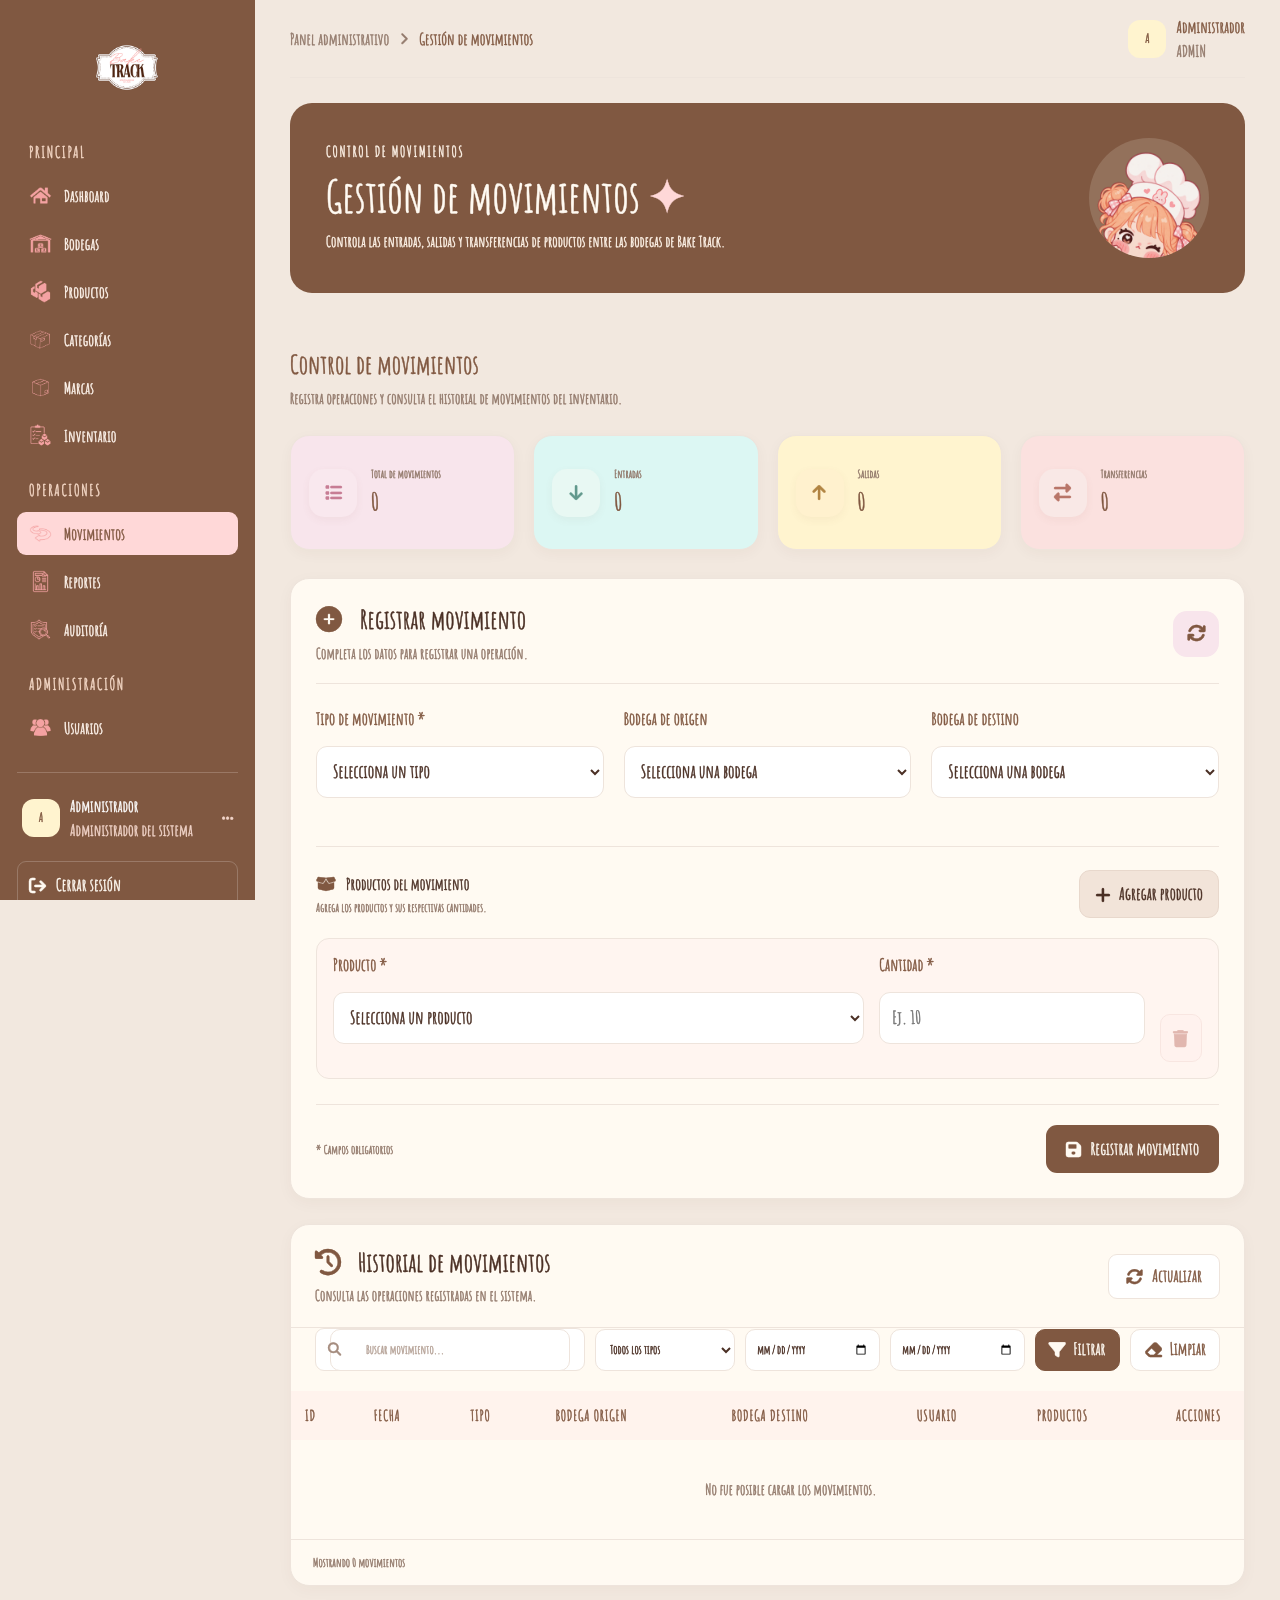
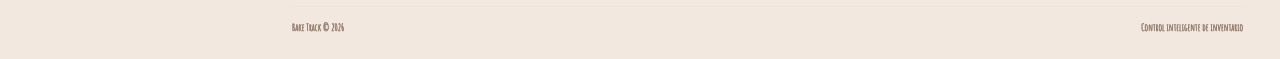
==== BAKETRACKFRONTEND/LogiTrack_Pink_Frontend/movimiento.html @ 6dde7ec0 "feat: add frontend to LogiTrack project" ====
<!DOCTYPE html>
<html lang="es">

<head>
    <meta charset="UTF-8">
    <meta name="viewport" content="width=device-width, initial-scale=1.0">

    <title>Bake Track | Gestión de Movimientos</title>

    <!-- ESTILOS GENERALES -->
    <link rel="stylesheet" href="css/admin.css">
    <link rel="stylesheet" href="css/bodega.css">
    <link rel="stylesheet" href="css/ui.css">
    <link rel="stylesheet" href="css/pink-theme.css">
    <link rel="stylesheet" href="css/movimiento.css">

    <!-- FUENTES -->
    <link rel="preconnect" href="https://fonts.googleapis.com">
    <link rel="preconnect" href="https://fonts.gstatic.com" crossorigin>

    <link href="https://fonts.googleapis.com/css2?family=Amatic+SC:wght@400;700&display=swap" rel="stylesheet">

    <!-- ICONOS -->
    <link rel="stylesheet" href="https://cdnjs.cloudflare.com/ajax/libs/font-awesome/6.5.2/css/all.min.css">
</head>

<body>

<div class="dashboard-container">

    <!-- =====================================
         MENÚ LATERAL
    ====================================== -->

    <aside class="sidebar">

        <div class="sidebar-brand">
            <img
                src="assets/bake-track-logo.png"
                alt="Bake Track"
                class="sidebar-logo"
            >
        </div>

        <div class="sidebar-section">

            <span class="section-label">PRINCIPAL</span>

            <nav class="sidebar-menu">

                <a href="admin.html" class="menu-item">
                    <img src="assets/Dashboard.png" class="menu-icon" alt="">
                    <span>Dashboard</span>
                </a>

                <a href="bodega.html" class="menu-item">
                    <img src="assets/Bodegas.png" class="menu-icon" alt="">
                    <span>Bodegas</span>
                </a>

                <a href="producto.html" class="menu-item">
                    <img src="assets/Productos.png" class="menu-icon" alt="">
                    <span>Productos</span>
                </a>

                <a href="categoria.html" class="menu-item">
                    <img src="assets/Caja.png" class="menu-icon" alt="">
                    <span>Categorías</span>
                </a>

                <a href="marca.html" class="menu-item">
                    <img src="assets/Producto almacenado.png" class="menu-icon" alt="">
                    <span>Marcas</span>
                </a>

                <a href="inventario.html" class="menu-item">
                    <img src="assets/Inventario.png" class="menu-icon" alt="">
                    <span>Inventario</span>
                </a>

            </nav>
        </div>


        <div class="sidebar-section">

            <span class="section-label">OPERACIONES</span>

            <nav class="sidebar-menu">

                <a href="movimiento.html" class="menu-item active">
                    <img src="assets/Movimientos.png" class="menu-icon" alt="">
                    <span>Movimientos</span>
                </a>

                <a href="reportes.html" class="menu-item">
                    <img src="assets/Reportes.png" class="menu-icon" alt="">
                    <span>Reportes</span>
                </a>

                <a href="auditoria.html" class="menu-item">
                    <img src="assets/Auditoria.png" class="menu-icon" alt="">
                    <span>Auditoría</span>
                </a>

            </nav>
        </div>


        <div class="sidebar-section">

            <span class="section-label">ADMINISTRACIÓN</span>

            <nav class="sidebar-menu">

                <a href="usuarios.html" class="menu-item">
                    <img src="assets/Usuarios.png" class="menu-icon" alt="">
                    <span>Usuarios</span>
                </a>

            </nav>
        </div>


        <!-- PERFIL ADMINISTRADOR -->
        <div class="sidebar-bottom">

            <div class="admin-profile">

                <div class="profile-avatar" id="sidebarAdminInitials">
                    AD
                </div>

                <div class="profile-info">
                    <strong id="sidebarAdminName">Administrador</strong>
                    <span>Administrador del sistema</span>
                </div>

                <i class="fa-solid fa-ellipsis"></i>

            </div>

            <button class="logout-button" id="logoutButton">
                <i class="fa-solid fa-arrow-right-from-bracket"></i>
                Cerrar sesión
            </button>

        </div>

    </aside>


    <!-- =====================================
         CONTENIDO PRINCIPAL
    ====================================== -->

    <main class="main-content">

        <!-- BARRA SUPERIOR -->
        <header class="topbar">

            <div class="breadcrumb">
                <span>Panel administrativo</span>
                <i class="fa-solid fa-chevron-right"></i>
                <strong>Gestión de movimientos</strong>
            </div>

            <div class="topbar-actions">

                <div class="topbar-user">

                    <div class="profile-avatar" id="topbarAdminInitials">
                        AD
                    </div>

                    <div>
                        <strong id="topbarAdminName">Administrador</strong>
                        <span>ADMIN</span>
                    </div>

                </div>

            </div>

        </header>


        <!-- =====================================
             BANNER PRINCIPAL
        ====================================== -->

        <section class="welcome-section">

            <div class="welcome-content">

                <span class="welcome-date">
                    <span id="currentDate">
                        CONTROL DE MOVIMIENTOS
                    </span>
                </span>

                <h1>
                    Gestión de movimientos
                    <span>✦</span>
                </h1>

                <p>
                    Controla las entradas, salidas y transferencias
                    de productos entre las bodegas de Bake Track.
                </p>

            </div>

            <div class="welcome-decoration">
                <img
                    src="assets/saris2.png"
                    alt="Mascota Bake Track"
                    class="welcome-mascot"
                >
            </div>

        </section>


        <!-- =====================================
             CONTENIDO DE MOVIMIENTOS
        ====================================== -->

        <section class="warehouse-page">

            <!-- ENCABEZADO -->
            <div class="warehouse-heading">

                <div>
                    <h2>Control de movimientos</h2>

                    <p>
                        Registra operaciones y consulta el historial
                        de movimientos del inventario.
                    </p>
                </div>

            </div>


            <!-- =================================
                 INDICADORES
            ================================== -->

            <div class="warehouse-stats movement-stats">

                <article class="warehouse-stat">

                    <div class="warehouse-stat-icon lavender">
                        <i class="fa-solid fa-list"></i>
                    </div>

                    <div>
                        <span>Total de movimientos</span>
                        <strong id="totalMovements">0</strong>
                    </div>

                </article>


                <article class="warehouse-stat">

                    <div class="warehouse-stat-icon blue">
                        <i class="fa-solid fa-arrow-down"></i>
                    </div>

                    <div>
                        <span>Entradas</span>
                        <strong id="totalEntries">0</strong>
                    </div>

                </article>


                <article class="warehouse-stat">

                    <div class="warehouse-stat-icon cream">
                        <i class="fa-solid fa-arrow-up"></i>
                    </div>

                    <div>
                        <span>Salidas</span>
                        <strong id="totalExits">0</strong>
                    </div>

                </article>


                <article class="warehouse-stat">

                    <div class="warehouse-stat-icon transfer-icon">
                        <i class="fa-solid fa-right-left"></i>
                    </div>

                    <div>
                        <span>Transferencias</span>
                        <strong id="totalTransfers">0</strong>
                    </div>

                </article>

            </div>


            <!-- =================================
                 FORMULARIO DE MOVIMIENTOS
            ================================== -->

            <div class="warehouse-table-card movement-form-card">

                <div class="table-heading movement-section-heading">

                    <div>
                        <h2>
                            <i class="fa-solid fa-circle-plus"></i>
                            Registrar movimiento
                        </h2>

                        <p>
                            Completa los datos para registrar una operación.
                        </p>
                    </div>

                    <div class="movement-heading-icon">
                        <i class="fa-solid fa-arrows-rotate"></i>
                    </div>

                </div>


                <form id="movementForm">

                    <!-- TIPO Y BODEGAS -->
                    <div class="movement-form-grid">

                        <div class="form-group">

                            <label for="movementType">
                                Tipo de movimiento *
                            </label>

                            <select
                                id="movementType"
                                name="tipoMovimiento"
                                required
                            >
                                <option value="">Selecciona un tipo</option>
                                <option value="ENTRADA">Entrada</option>
                                <option value="SALIDA">Salida</option>
                                <option value="TRANSFERENCIA">Transferencia</option>
                            </select>

                        </div>


                        <div class="form-group" id="originWarehouseGroup">

                            <label for="originWarehouse">
                                Bodega de origen
                            </label>

                            <select
                                id="originWarehouse"
                                name="idBodegaOrigen"
                            >
                                <option value="">Selecciona una bodega</option>
                            </select>

                        </div>


                        <div class="form-group" id="destinationWarehouseGroup">

                            <label for="destinationWarehouse">
                                Bodega de destino
                            </label>

                            <select
                                id="destinationWarehouse"
                                name="idBodegaDestino"
                            >
                                <option value="">Selecciona una bodega</option>
                            </select>

                        </div>

                    </div>


                    <!-- PRODUCTOS DEL MOVIMIENTO -->
                    <div class="movement-products-section">

                        <div class="movement-products-heading">

                            <div>
                                <h3>
                                    <i class="fa-solid fa-box-open"></i>
                                    Productos del movimiento
                                </h3>

                                <p>
                                    Agrega los productos y sus respectivas cantidades.
                                </p>
                            </div>

                            <button
                                type="button"
                                class="btn-add-detail"
                                id="addMovementDetail"
                            >
                                <i class="fa-solid fa-plus"></i>
                                Agregar producto
                            </button>

                        </div>


                        <div
                            class="movement-details-container"
                            id="movementDetails"
                        >

                            <div class="movement-detail-row">

                                <div class="form-group">

                                    <label>Producto *</label>

                                    <select class="detail-product" required>
                                        <option value="">Selecciona un producto</option>
                                    </select>

                                </div>


                                <div class="form-group">

                                    <label>Cantidad *</label>

                                    <input
                                        type="number"
                                        class="detail-quantity"
                                        min="0.001"
                                        step="0.001"
                                        placeholder="Ej. 10"
                                        required
                                    >

                                </div>


                                <button
                                    type="button"
                                    class="btn-remove-detail"
                                    disabled
                                    title="Eliminar producto"
                                >
                                    <i class="fa-solid fa-trash"></i>
                                </button>

                            </div>

                        </div>

                    </div>


                    <!-- PIE DEL FORMULARIO -->
                    <div class="movement-form-footer">

                        <span class="required-note">
                            * Campos obligatorios
                        </span>

                        <button
                            type="submit"
                            class="primary-button btn-register-movement"
                            id="saveMovementButton"
                        >
                            <i class="fa-solid fa-floppy-disk"></i>
                            Registrar movimiento
                        </button>

                    </div>

                </form>

            </div>


            <!-- =================================
                 HISTORIAL DE MOVIMIENTOS
            ================================== -->

            <div class="warehouse-table-card movement-history-card">

                <div class="table-heading">

                    <div>
                        <h2>
                            <i class="fa-solid fa-clock-rotate-left"></i>
                            Historial de movimientos
                        </h2>

                        <p>
                            Consulta las operaciones registradas en el sistema.
                        </p>
                    </div>

                    <button
                        type="button"
                        class="secondary-button"
                        id="refreshMovements"
                    >
                        <i class="fa-solid fa-rotate"></i>
                        Actualizar
                    </button>

                </div>


                <!-- FILTROS -->
                <div class="movement-filters">

                    <div class="warehouse-search">

                        <i class="fa-solid fa-magnifying-glass"></i>

                        <input
                            type="search"
                            id="movementSearch"
                            placeholder="Buscar movimiento..."
                        >

                    </div>


                    <select id="filterMovementType">
                        <option value="">Todos los tipos</option>
                        <option value="ENTRADA">Entradas</option>
                        <option value="SALIDA">Salidas</option>
                        <option value="TRANSFERENCIA">Transferencias</option>
                    </select>


                    <input
                        type="date"
                        id="filterStartDate"
                        title="Fecha inicial"
                    >


                    <input
                        type="date"
                        id="filterEndDate"
                        title="Fecha final"
                    >


                    <button
                        type="button"
                        class="primary-button btn-filter-movements"
                        id="filterMovementsButton"
                    >
                        <i class="fa-solid fa-filter"></i>
                        Filtrar
                    </button>


                    <button
                        type="button"
                        class="secondary-button btn-clear-filters"
                        id="clearMovementFilters"
                    >
                        <i class="fa-solid fa-eraser"></i>
                        Limpiar
                    </button>

                </div>


                <!-- TABLA -->
                <div class="table-responsive">

                    <table class="warehouse-table movement-table">

                        <thead>
                            <tr>
                                <th>ID</th>
                                <th>FECHA</th>
                                <th>TIPO</th>
                                <th>BODEGA ORIGEN</th>
                                <th>BODEGA DESTINO</th>
                                <th>USUARIO</th>
                                <th>PRODUCTOS</th>
                                <th>ACCIONES</th>
                            </tr>
                        </thead>

                        <tbody id="movementTableBody">

                            <tr>
                                <td colspan="8" class="table-loading">
                                    <i class="fa-solid fa-spinner fa-spin"></i>
                                    Cargando movimientos...
                                </td>
                            </tr>

                        </tbody>

                    </table>

                </div>


                <div class="category-table-footer movement-table-footer">

                    <span id="movementResults">
                        Mostrando 0 movimientos
                    </span>

                </div>

            </div>

        </section>


        <!-- PIE DE PÁGINA -->
        <footer class="dashboard-footer">
            <span>Bake Track © 2026</span>
            <span>Control inteligente de inventario</span>
        </footer>

    </main>

</div>


<!-- =====================================
     MODAL DETALLE DEL MOVIMIENTO
====================================== -->

<div class="modal-overlay" id="movementDetailModal">

    <div class="warehouse-modal movement-detail-modal">

        <div class="modal-header">

            <div>
                <h2>Detalle del movimiento</h2>

                <p id="movementDetailSubtitle">
                    Información de la operación
                </p>
            </div>

            <button
                type="button"
                class="modal-close"
                id="closeMovementDetail"
            >
                <i class="fa-solid fa-xmark"></i>
            </button>

        </div>


        <div class="modal-body" id="movementDetailContent">
        </div>

    </div>

</div>


<!-- NOTIFICACIONES -->
<div id="toastContainer" class="toast-container"></div>


<!-- JAVASCRIPT ORIGINAL -->
<script src="js/api.js"></script>
<script src="js/ui.js"></script>
<script src="js/movimiento.js"></script>

</body>
</html>
---- BAKETRACKFRONTEND/LogiTrack_Pink_Frontend/css/admin.css ----
/* =========================================
   BAKE TRACK - PANEL ADMINISTRATIVO
========================================= */

/* =========================================
   FUENTES OFICIALES
========================================= */

@font-face {
    font-family: 'Amatic SC';
    src: url('../fonts/AmaticSC-Regular.ttf') format('truetype');
    font-weight: 400;
    font-style: normal;
    font-display: swap;
}

@font-face {
    font-family: 'Amatic SC';
    src: url('../fonts/AmaticSC-Bold.ttf') format('truetype');
    font-weight: 700;
    font-style: normal;
    font-display: swap;
}

/* =========================================
   VARIABLES
========================================= */

:root {
    --mahogany: #805841;
    --pearl: #dcf7f3;
    --yellow: #fff4cf;
    --pink: #ffd8d8;
    --crimson: #f5a2a2;
    --cream: #fffaf2;
    --ink: #4b3025;
    --muted: #92796b;
    --border: #eee4dc;
    --white: #ffffff;
    --background: #f2e8df;

    --font-principal: 'Amatic SC', cursive;
}

/* =========================================
   TIPOGRAFÍA GLOBAL
========================================= */

html,
body,
button,
input,
select,
textarea,
table,
body * {
    font-family: var(--font-principal);
}

body {
    font-weight: 700;
}

h1,
h2,
h3,
h4,
h5,
h6,
strong,
b,
th,
button,
.menu-item.active,
.section-label,
.stat-top,
.stock-quantity,
.alert-label {
    font-weight: 700;
}

p,
span,
label,
a,
small,
td,
input,
select,
textarea {
    font-weight: 700;
}

/* Los iconos conservan su propia representación */
i,
svg,
svg * {
    font-family: initial;
}

/* =========================================
   RESET
========================================= */

* {
    margin: 0;
    padding: 0;
    box-sizing: border-box;
}

body {
    background: #f2e8df;
    color: var(--ink);
    min-height: 100vh;
}

button,
a {
    font: inherit;
}

a {
    text-decoration: none;
}

/* =========================================
   ESTRUCTURA GENERAL
========================================= */

.dashboard-container {
    min-height: 100vh;
    display: flex;
    background: #f2e8df;
}

/* =========================================
   BARRA LATERAL
========================================= */

.sidebar {
    width: 255px;
    min-height: 100vh;
    background: var(--mahogany);
    color: var(--cream);
    padding: 25px 17px 20px;
    display: flex;
    flex-direction: column;
    flex-shrink: 0;
}

.sidebar-brand {
    display: flex;
    align-items: center;
    gap: 10px;
    padding: 0 8px 38px;
}

.brand-logo {
    width: 48px;
    height: 48px;
    object-fit: contain;
    flex-shrink: 0;
}

.sidebar-brand h2 {
    color: var(--cream);
    font-size: 28px;
    line-height: 1;
    font-weight: 700;
}

.sidebar-brand span {
    display: block;
    color: #f5d8ce;
    font-size: 12px;
    letter-spacing: 1px;
    margin-top: 5px;
}

.sidebar-section {
    margin-bottom: 25px;
}

.section-label {
    display: block;
    color: #f5d9c7;
    font-size: 12px;
    letter-spacing: 1.5px;
    padding: 0 12px 12px;
}

.sidebar-menu {
    display: flex;
    flex-direction: column;
    gap: 5px;
}

.menu-item {
    min-height: 42px;
    width: 100%;
    display: flex;
    align-items: center;
    gap: 12px;
    padding: 0 12px;
    border-radius: 9px;
    color: #fff5ed;
    font-size: 13px;
    transition: background 0.2s ease, color 0.2s ease;
}

.menu-item i {
    width: 18px;
    min-width: 18px;
    text-align: center;
    font-size: 14px;
}

.menu-item:hover {
    background: rgba(255, 216, 216, 0.15);
    color: var(--yellow);
}

.menu-item.active {
    background: var(--pink);
    color: var(--mahogany);
    font-weight: 700;
}

.menu-badge {
    margin-left: auto;
    width: 20px;
    height: 20px;
    display: grid;
    place-items: center;
    background: var(--yellow);
    color: var(--mahogany);
    border-radius: 50%;
    font-size: 12px;
    font-weight: 700;
}

/* =========================================
   PERFIL ADMINISTRADOR
========================================= */

.sidebar-bottom {
    margin-top: auto;
    border-top: 1px solid rgba(255, 250, 242, 0.2);
    padding-top: 18px;
}

.admin-profile {
    display: flex;
    align-items: center;
    gap: 10px;
    padding: 5px;
}

.profile-avatar {
    width: 38px;
    height: 38px;
    min-width: 38px;
    display: grid;
    place-items: center;
    border-radius: 12px;
    background: var(--yellow);
    color: var(--mahogany);
    font-size: 13px;
    font-weight: 700;
}

.profile-info {
    display: flex;
    flex-direction: column;
    gap: 4px;
    min-width: 0;
}

.profile-info strong {
    color: var(--white);
    font-size: 12px;
    overflow: hidden;
    text-overflow: ellipsis;
    white-space: nowrap;
}

.profile-info span {
    color: #f1d4c9;
    font-size: 12px;
}

.admin-profile > i {
    margin-left: auto;
    color: #f1d4c9;
    font-size: 13px;
}

.logout-button {
    width: 100%;
    margin-top: 16px;
    padding: 11px;
    display: flex;
    align-items: center;
    justify-content: flex-start;
    gap: 10px;
    border: 1px solid rgba(255, 255, 255, 0.2);
    border-radius: 9px;
    background: transparent;
    color: var(--cream);
    cursor: pointer;
    font-size: 12px;
    transition: 0.2s ease;
}

.logout-button:hover {
    background: rgba(255, 255, 255, 0.12);
}

/* =========================================
   CONTENIDO PRINCIPAL
========================================= */

.main-content {
    flex: 1;
    min-width: 0;
    padding: 0 35px 25px;
    background: #f2e8df;
    overflow: hidden;
}

/* =========================================
   ENCABEZADO
========================================= */

.topbar {
    min-height: 78px;
    display: flex;
    align-items: center;
    justify-content: space-between;
    gap: 20px;
    border-bottom: 1px solid var(--border);
}

.breadcrumb {
    display: flex;
    align-items: center;
    gap: 11px;
    color: var(--muted);
    font-size: 12px;
}

.breadcrumb i {
    font-size: 12px;
}

.breadcrumb strong {
    color: var(--mahogany);
}

.topbar-actions {
    display: flex;
    align-items: center;
    gap: 20px;
}

.notification-button {
    position: relative;
    width: 37px;
    height: 37px;
    display: grid;
    place-items: center;
    background: var(--white);
    border: 1px solid var(--border);
    border-radius: 11px;
    color: var(--mahogany);
    cursor: pointer;
}

.notification-dot {
    position: absolute;
    width: 7px;
    height: 7px;
    right: 8px;
    top: 7px;
    background: var(--crimson);
    border: 1px solid var(--white);
    border-radius: 50%;
}

.topbar-user {
    display: flex;
    align-items: center;
    gap: 10px;
}

.topbar-user > div:nth-child(2) {
    display: flex;
    flex-direction: column;
    gap: 4px;
}

.topbar-user strong {
    color: var(--mahogany);
    font-size: 12px;
}

.topbar-user span {
    color: var(--muted);
    font-size: 12px;
}

.topbar-user > i {
    margin-left: 5px;
    color: var(--muted);
    font-size: 12px;
}

/* =========================================
   BIENVENIDA
========================================= */

.welcome-section {
    position: relative;
    min-height: 160px;
    display: flex;
    align-items: center;
    justify-content: space-between;
    margin: 25px 0 30px;
    padding: 28px 34px;
    overflow: hidden;
    border-radius: 18px;
    background: var(--mahogany);
    color: var(--cream);
}

.welcome-date {
    color: var(--yellow);
    font-size: 19px;
    font-weight: 700;
    letter-spacing: 1.5px;
}

.welcome-section h1 {
    margin-top: 10px;
    color: var(--cream);
    font-size: 43px;
    font-weight: 700;
    line-height: 1.1;
}

.welcome-section h1 span {
    color: var(--pink);
}

.welcome-section p {
    margin-top: 9px;
    color: #f8e8dc;
    font-size: 13px;
}

.welcome-decoration {
    width: 120px;
    height: 120px;
    min-width: 120px;
    display: grid;
    place-items: center;
    border-radius: 50%;
    background: rgba(255, 250, 242, 0.15);
    overflow: hidden;
}

.welcome-mascot {
    width: 100%;
    height: 100%;
    object-fit: contain;
    padding: 8px;
}

/* =========================================
   TÍTULOS DE SECCIÓN
========================================= */

.section-block {
    margin-bottom: 28px;
}

.section-heading {
    display: flex;
    align-items: center;
    justify-content: space-between;
    gap: 15px;
    margin-bottom: 17px;
}

.section-heading h2,
.card-heading h2 {
    color: var(--mahogany);
    font-size: 19px;
    font-weight: 700;
}

.section-heading p,
.card-heading p {
    color: var(--muted);
    margin-top: 5px;
    font-size: 13px;
}

.period-label {
    display: flex;
    align-items: center;
    gap: 8px;
    padding: 9px 12px;
    background: var(--white);
    border: 1px solid var(--border);
    border-radius: 8px;
    color: var(--mahogany);
    font-size: 13px;
}

/* =========================================
   TARJETAS DE ESTADÍSTICAS
========================================= */

.stats-grid {
    display: grid;
    grid-template-columns: repeat(4, minmax(0, 1fr));
    gap: 16px;
}

.stat-card {
    min-height: 145px;
    padding: 19px;
    border: 1px solid rgba(128, 88, 65, 0.08);
    border-radius: 15px;
    transition: transform 0.2s ease, box-shadow 0.2s ease;
}

.stat-card:hover {
    transform: translateY(-3px);
    box-shadow: 0 8px 20px rgba(128, 88, 65, 0.08);
}

.lavender-card {
    background: #f8e5ec;
    border-color: #f1d4df;
}

.blue-card {
    background: #fbe0df;
    border-color: #f3d0cf;
}

.cream-card {
    background: #fff0d2;
    border-color: #f1e1bd;
}

.purple-card {
    background: #eee5f5;
    border-color: #e2d6ed;
}

.stat-top {
    display: flex;
    align-items: center;
    justify-content: space-between;
    gap: 7px;
    color: var(--mahogany);
    font-size: 14px;
    font-weight: 700;
}

.stat-icon {
    width: 42px;
    height: 42px;
    display: grid;
    place-items: center;
    border-radius: 14px;
    background: rgba(255, 255, 255, 0.75);
    box-shadow: 0 3px 8px rgba(128, 88, 65, 0.06);
}

.stat-card h3 {
    margin-top: 17px;
    color: var(--mahogany);
    font-size: 30px;
    font-weight: 700;
}

.stat-description {
    display: block;
    margin-top: 4px;
    color: var(--muted);
    font-size: 13px;
}

/* =========================================
   PANELES DE INFORMACIÓN
========================================= */

.content-grid {
    display: grid;
    grid-template-columns: 1.2fr 0.8fr;
    gap: 18px;
    margin-bottom: 20px;
}

.content-card {
    min-width: 0;
    padding: 22px;
    border: 1px solid #f3deda;
    border-radius: 20px;
    background: #fff9f5;
    box-shadow: 0 5px 18px rgba(128, 88, 65, 0.06);
}

.inventory-card {
    background: #fff0f1;
}

.activity-card {
    background: #fdf3df;
}

.alerts-card {
    background: #f1f6e9;
}

.card-heading {
    display: flex;
    align-items: center;
    justify-content: space-between;
    gap: 12px;
    margin-bottom: 20px;
}

.heading-icon {
    width: 38px;
    height: 38px;
    display: grid;
    place-items: center;
    border-radius: 11px;
    background: #f5e9ec;
    color: var(--mahogany);
    font-size: 14px;
}

/* =========================================
   ESTADO VACÍO
========================================= */

.empty-state {
    min-height: 135px;
    display: flex;
    flex-direction: column;
    justify-content: center;
    align-items: center;
    gap: 12px;
    color: var(--muted);
    text-align: center;
    background: rgba(255, 255, 255, 0.48);
    border-radius: 15px;
    padding: 18px;
}

.empty-state p {
    font-size: 14px;
    color: var(--muted);
}

/* =========================================
   ALERTAS
========================================= */

.alerts-card {
    margin-bottom: 25px;
}

.alert-label {
    display: flex;
    align-items: center;
    gap: 7px;
    padding: 8px 11px;
    border-radius: 8px;
    background: #fff2d5;
    color: #98753b;
    font-size: 13px;
    font-weight: 700;
}

/* =========================================
   ELEMENTOS DINÁMICOS DEL DASHBOARD
========================================= */

.warehouse-item,
.activity-item,
.low-stock-item {
    text-align: left;
    padding: 14px 16px;
    margin-bottom: 12px;
    background: #fffaf8;
    border: 1px solid #f0e5df;
    border-radius: 12px;
}

.warehouse-info {
    display: flex;
    justify-content: space-between;
    align-items: center;
    gap: 12px;
    margin-bottom: 10px;
}

.warehouse-info strong,
.activity-item strong,
.low-stock-item strong {
    color: var(--mahogany);
    font-size: 15px;
    font-weight: 700;
}

.warehouse-progress {
    width: 100%;
    height: 8px;
    background: #f1e6e9;
    border-radius: 20px;
    overflow: hidden;
    margin-bottom: 8px;
}

.warehouse-progress-fill {
    height: 100%;
    background: #b67e88;
    border-radius: 20px;
}

.warehouse-item small,
.activity-item small,
.low-stock-item span {
    display: block;
    color: var(--muted);
    font-size: 13px;
}

.activity-item p {
    color: var(--muted);
    font-size: 14px;
    margin: 7px 0;
}

.low-stock-item {
    display: flex;
    justify-content: space-between;
    align-items: center;
    gap: 12px;
    flex-wrap: wrap;
}

/* =================================================
   FORMULARIOS MODALES Y DE CREACIÓN/ACTUALIZACIÓN
================================================= */

.modal-header h2,
.category-modal .modal-header h2,
.brand-modal .modal-header h2,
.warehouse-modal .modal-header h2,
.reject-modal h2,
.movement-detail-modal .modal-header h2 {
    font-size: 24px;
    font-weight: 700;
}

.modal-header p,
.reject-modal p,
.reject-modal .form-eyebrow,
.warehouse-modal .modal-header p {
    font-size: 14px;
}

.form-group label,
.brand-modal .form-group label,
.category-modal .form-group label,
.movement-form-card .form-group label,
.inventory-alert-controls label,
.reject-modal label,
#formProducto .form-group label {
    font-size: 15px;
    font-weight: 700;
}

.form-group input,
.form-group select,
.form-group textarea,
.brand-modal .form-group input,
.category-modal .form-group input,
.movement-form-card input,
.movement-form-card select,
.inventory-alert-controls input,
.reject-modal textarea,
#formProducto .form-group input,
#formProducto .form-group select,
#formProducto .form-group textarea {
    min-height: 48px;
    font-size: 16px;
    font-weight: 700;
}

.reject-modal textarea,
#formProducto .form-group textarea {
    min-height: 100px;
}

.modal-actions button,
.reject-actions button,
.movement-form-card button,
.inventory-alert-controls button {
    min-height: 46px;
    font-size: 15px;
    font-weight: 700;
}

/* =================================================
   LEGIBILIDAD GENERAL DEL PANEL
================================================= */

.sidebar-menu .menu-item span,
.section-label,
.breadcrumb,
.topbar-user strong,
.topbar-user span,
.profile-info strong,
.profile-info span {
    font-size: 16px !important;
    font-weight: 700;
}

.welcome-section h1 {
    font-size: 44px !important;
}

.welcome-section p,
.welcome-date,
.section-heading p,
.warehouse-heading p,
.table-heading p,
.modal-header p {
    font-size: 15px !important;
    font-weight: 700;
}

.section-heading h2,
.warehouse-heading h2,
.table-heading h2,
.modal-header h2,
.reject-modal h2 {
    font-size: 26px !important;
    font-weight: 700;
}

.form-group,
.form-row,
.category-modal,
.brand-modal,
.warehouse-modal,
.movement-form-card,
.reject-modal,
#formProducto {
    font-size: 18px !important;
}

.form-group label,
.category-modal .form-group label,
.brand-modal .form-group label,
.movement-form-card .form-group label,
.inventory-alert-controls label,
.reject-modal label,
#formProducto .form-group label {
    font-size: 17px !important;
    font-weight: 700;
}

.form-group input,
.form-group select,
.form-group textarea,
.category-modal .form-group input,
.brand-modal .form-group input,
.movement-form-card input,
.movement-form-card select,
.inventory-alert-controls input,
.reject-modal textarea,
#formProducto .form-group input,
#formProducto .form-group select,
#formProducto .form-group textarea {
    min-height: 52px !important;
    font-size: 18px !important;
    font-weight: 700;
}

.modal-actions button,
.reject-actions button,
.movement-form-card button,
.inventory-alert-controls button,
.primary-button,
.secondary-button,
.logout-button {
    min-height: 48px;
    font-size: 17px !important;
    font-weight: 700;
}

.warehouse-table,
.warehouse-table th,
.warehouse-table td,
.brand-table,
.brand-table th,
.brand-table td,
.product-table,
.product-table th,
.product-table td,
.audit-table,
.audit-table th,
.audit-table td,
.user-table,
.user-table th,
.user-table td {
    font-size: 15px !important;
    font-weight: 700;
}

/* =========================================
   TARJETAS DE ALERTAS DE STOCK
========================================= */

.stock-alert-grid {
    display: grid;
    grid-template-columns: repeat(auto-fit, minmax(220px, 1fr));
    gap: 15px;
    padding: 18px 0;
    text-align: left;
    width: 100%;
}

.stock-alert-item {
    min-width: 0;
    width: 100%;
    background: #fffaf8;
    border: 1px solid var(--border);
    border-radius: 15px;
    padding: 18px;
    transition: transform 0.2s ease, box-shadow 0.2s ease;
}

.stock-alert-item:hover {
    transform: translateY(-3px);
    box-shadow: 0 8px 20px rgba(128, 88, 65, 0.08);
}

.stock-alert-top {
    display: flex;
    justify-content: space-between;
    align-items: center;
    margin-bottom: 15px;
}

.stock-product-icon {
    width: 42px;
    height: 42px;
    display: flex;
    align-items: center;
    justify-content: center;
    background: #f5e9ec;
    color: var(--mahogany);
    border-radius: 12px;
}

.stock-quantity {
    background: var(--yellow);
    color: var(--mahogany);
    padding: 7px 11px;
    border-radius: 20px;
    font-size: 13px;
    font-weight: 700;
}

.stock-alert-item h3 {
    color: var(--mahogany);
    font-size: 17px;
    font-weight: 700;
    line-height: 1.5;
    margin-bottom: 15px;
}

.stock-alert-bottom {
    display: flex;
    flex-direction: column;
    gap: 10px;
    border-top: 1px solid var(--border);
    padding-top: 13px;
}

.stock-alert-bottom span {
    display: flex;
    align-items: center;
    gap: 8px;
    color: var(--muted);
    font-size: 13px;
}

.stock-alert-bottom .stock-status {
    color: #a87529;
    font-weight: 700;
}

.stock-empty {
    text-align: center;
    padding: 35px;
    color: var(--mahogany);
}

.stock-empty i {
    font-size: 30px;
    margin-bottom: 12px;
}

/* =========================================
   PIE DE PÁGINA
========================================= */

.dashboard-footer {
    display: flex;
    justify-content: space-between;
    gap: 12px;
    padding: 15px 2px 0;
    border-top: 1px solid var(--border);
    color: var(--muted);
    font-size: 13px;
}

/* =========================================
   COMPATIBILIDAD CON OTROS ENCABEZADOS
========================================= */

.topbar-left {
    display: flex;
    align-items: center;
    gap: 14px;
    min-width: 0;
}

.topbar-left > div {
    min-width: 0;
}

.topbar-left h1 {
    margin: 0;
    color: var(--mahogany);
    font-size: 22px;
    font-weight: 700;
    line-height: 1.2;
}

.topbar-left p {
    margin-top: 4px;
    color: var(--muted);
    font-size: 13px;
}

.topbar-right {
    display: flex;
    align-items: center;
    justify-content: flex-end;
    gap: 18px;
    flex-shrink: 0;
}

.menu-toggle {
    display: inline-flex;
    width: 36px;
    min-width: 36px;
    height: 36px;
    align-items: center;
    justify-content: center;
    border: 1px solid var(--border);
    border-radius: 10px;
    background: var(--white);
    color: var(--mahogany);
    font-size: 17px;
    cursor: pointer;
}

.menu-toggle:hover {
    border-color: var(--pink);
    background: #fff3f2;
}

.topbar .logout-button {
    width: auto;
    min-height: 36px;
    margin: 0;
    padding: 9px 13px;
    justify-content: center;
    border: 1px solid var(--border);
    background: var(--white);
    color: var(--mahogany);
    font-size: 13px;
}

.topbar .logout-button:hover {
    border-color: var(--pink);
    background: #fff3f2;
}

/* =========================================
   RESPONSIVE
========================================= */

@media (max-width: 1100px) {

    .sidebar {
        width: 220px;
    }

    .main-content {
        padding: 0 22px 22px;
    }

    .stats-grid {
        grid-template-columns: repeat(2, minmax(0, 1fr));
    }

}

@media (max-width: 760px) {

    .dashboard-container {
        display: block;
    }

    .sidebar {
        width: 100%;
        min-height: auto;
    }

    .sidebar-bottom {
        margin-top: 20px;
    }

    .main-content {
        padding: 0 16px 20px;
    }

    .content-grid {
        grid-template-columns: 1fr;
    }

    .stock-alert-grid {
        grid-template-columns: repeat(auto-fit, minmax(200px, 1fr));
    }

    .welcome-decoration {
        width: 85px;
        height: 85px;
        min-width: 85px;
    }

    .topbar {
        min-height: 70px;
        gap: 10px;
    }

    .topbar-actions {
        gap: 9px;
    }

    .topbar-user > div:nth-child(2) {
        display: none;
    }

    .topbar-left {
        gap: 9px;
    }

    .topbar-left h1 {
        font-size: 20px;
    }

    .topbar .logout-button {
        padding: 8px 10px;
        font-size: 12px;
    }

}

@media (max-width: 480px) {

    .stats-grid {
        grid-template-columns: 1fr;
    }

    .stock-alert-grid {
        grid-template-columns: 1fr;
    }

    .topbar {
        min-height: 65px;
    }

    .welcome-section {
        min-height: 140px;
        padding: 22px 18px;
    }

    .welcome-section h1 {
        font-size: 32px;
    }

    .welcome-section p {
        max-width: 230px;
        font-size: 13px;
    }

    .welcome-decoration {
        width: 65px;
        height: 65px;
        min-width: 65px;
    }

    .dashboard-footer {
        flex-direction: column;
        gap: 8px;
    }

    .section-heading {
        align-items: flex-start;
    }

}

/* =========================================
   ICONOS PERSONALIZADOS BAKE TRACK
========================================= */

.menu-icon {
    width: 23px;
    height: 23px;
    min-width: 23px;
    object-fit: contain;
    flex-shrink: 0;
}

.stat-custom-icon {
    width: 25px;
    height: 25px;
    object-fit: contain;
}

.heading-custom-icon {
    width: 43px;
    height: 43px;
    object-fit: contain;
    padding: 7px;
    background: #fff;
    border-radius: 14px;
    box-shadow: 0 3px 8px rgba(128, 88, 65, 0.07);
}

.empty-custom-icon {
    width: 48px;
    height: 48px;
    object-fit: contain;
}

.small-custom-icon {
    width: 17px;
    height: 17px;
    object-fit: contain;
}

.welcome-mascot {
    width: 100%;
    height: 100%;
    object-fit: contain;
}
/* =========================================
   AMATIC SC - MAYOR GROSOR Y LEGIBILIDAD
========================================= */

body,
body *:not(i):not(svg):not(svg *) {
    font-family: 'Amatic SC', cursive;
    font-weight: 700;
    -webkit-text-stroke: 0.4px currentColor;
    text-rendering: geometricPrecision;
}


/* =========================================
   MENÚ MÓVIL RESPONSIVE
========================================= */

.menu-toggle {
    display: none;
}

.menu-backdrop {
    display: none;
}

@media (max-width: 760px) {

    .dashboard-container {
        display: block;
    }

    .sidebar {
        position: fixed;
        top: 0;
        left: 0;
        width: 280px;
        max-width: 85%;
        height: 100vh;
        min-height: 100vh;
        overflow-y: auto;
        z-index: 1001;
        transform: translateX(-100%);
        transition: transform 0.3s ease;
    }

    body.menu-open .sidebar {
        transform: translateX(0);
    }

    .menu-toggle {
        display: inline-flex;
        align-items: center;
        justify-content: center;
        width: 38px;
        min-width: 38px;
        height: 38px;
        padding: 0;
        border: 1px solid var(--border);
        border-radius: 10px;
        background: var(--white);
        color: var(--mahogany);
        font-size: 23px;
        font-weight: 700;
        cursor: pointer;
        flex-shrink: 0;
    }

    .menu-backdrop {
        position: fixed;
        inset: 0;
        width: 100%;
        height: 100%;
        background: rgba(0, 0, 0, 0.35);
        border: none;
        z-index: 1000;
        cursor: pointer;
    }

    body.menu-open .menu-backdrop {
        display: block;
    }

    .main-content {
        width: 100%;
        padding: 0 16px 20px;
    }

    .topbar {
        gap: 10px;
    }

    .breadcrumb {
        flex: 1;
        min-width: 0;
        flex-wrap: wrap;
    }

    .stats-grid {
        grid-template-columns: repeat(2, minmax(0, 1fr));
    }

    .content-grid {
        grid-template-columns: 1fr;
    }

    .stock-alert-grid {
        grid-template-columns: 1fr;
    }

    .welcome-decoration {
        width: 85px;
        height: 85px;
        min-width: 85px;
    }
}

@media (max-width: 480px) {

    .stats-grid {
        grid-template-columns: 1fr;
    }

    .welcome-section {
        padding: 22px 18px;
    }

    .welcome-section h1 {
        font-size: 32px;
    }

    .welcome-section p {
        max-width: 230px;
    }

    .welcome-decoration {
        width: 65px;
        height: 65px;
        min-width: 65px;
    }

    .dashboard-footer {
        flex-direction: column;
        gap: 8px;
    }
}
---- BAKETRACKFRONTEND/LogiTrack_Pink_Frontend/css/bodega.css ----
/* ==========================================
   BAKE TRACK - MODULO DE BODEGAS
   IDENTIDAD VISUAL DEL DASHBOARD
========================================== */

/* COLORES */

:root {
    --bodega-mahogany: #805841;
    --bodega-pearl: #DCF7F3;
    --bodega-yellow: #FFF4CF;
    --bodega-pink: #FFD8D8;
    --bodega-crimson: #F5A2A2;
    --bodega-cream: #FFFAF2;
    --bodega-ink: #4B3025;
    --bodega-muted: #92796B;
    --bodega-border: #EEE4DC;
    --bodega-white: #FFFFFF;
    --bodega-background: #FFF3ED;
}

/* CONTENIDO GENERAL */

.warehouse-page {
    width: 100%;
    padding: 26px 0 20px;
    box-sizing: border-box;
    font-family: 'Amatic SC', cursive;
}

.warehouse-heading {
    display: flex;
    align-items: center;
    justify-content: space-between;
    gap: 20px;
    margin-bottom: 25px;
}

.warehouse-heading h2,
.table-heading h2 {
    display: flex;
    align-items: center;
    gap: 10px;
    margin: 0 0 7px;
    color: var(--bodega-mahogany);
    font-family: 'Amatic SC', cursive;
    font-size: 16px;
    font-weight: 800;
}

.warehouse-heading p,
.table-heading p {
    margin: 0;
    color: var(--bodega-muted);
    font-family: 'Amatic SC', cursive;
    font-size: 10px;
}

.warehouse-heading .heading-icon {
    width: 38px;
    height: 38px;
    display: block;
    object-fit: contain;
    padding: 7px;
    background: var(--bodega-white);
    border-radius: 11px;
    box-shadow: 0 3px 8px rgba(128, 88, 65, .07);
}

/* ICONOS E IMAGENES */

.menu-icon {
    width: 23px;
    height: 23px;
    min-width: 23px;
    object-fit: contain;
    flex-shrink: 0;
}

.brand-logo {
    width: 48px;
    height: 48px;
    object-fit: contain;
    flex-shrink: 0;
}

.welcome-content {
    position: relative;
    z-index: 1;
}

.welcome-date {
    display: inline-flex;
    align-items: center;
    gap: 8px;
    font-family: 'Amatic SC', sans-serif;
}

.date-icon {
    width: 17px;
    height: 17px;
    object-fit: contain;
}

.welcome-mascot {
    width: 100%;
    height: 100%;
    padding: 8px;
    object-fit: contain;
}

/* BOTONES */

.primary-button,
.secondary-button {
    display: inline-flex;
    align-items: center;
    justify-content: center;
    gap: 9px;
    min-height: 40px;
    padding: 11px 17px;
    border-radius: 9px;
    font-family: 'Amatic SC', cursive;
    font-size: 11px;
    font-weight: 700;
    cursor: pointer;
    transition: all .2s ease;
}

.primary-button {
    background: var(--bodega-mahogany);
    color: var(--bodega-white);
    border: 1px solid var(--bodega-mahogany);
}

.primary-button:hover {
    background: #6D4935;
    border-color: #6D4935;
    transform: translateY(-2px);
}

.secondary-button {
    background: var(--bodega-white);
    color: var(--bodega-mahogany);
    border: 1px solid var(--bodega-border);
}

.secondary-button:hover {
    background: #FFF3F2;
    border-color: var(--bodega-pink);
}

.primary-button:disabled {
    opacity: .65;
    cursor: not-allowed;
    transform: none;
}

/* INDICADORES */

.warehouse-stats {
    display: grid;
    grid-template-columns: repeat(3, minmax(0, 1fr));
    gap: 16px;
    margin-bottom: 25px;
}

.warehouse-stat {
    display: flex;
    align-items: center;
    gap: 15px;
    min-width: 0;
    min-height: 112px;
    padding: 19px;
    border: 1px solid rgba(128, 88, 65, .08);
    border-radius: 15px;
    transition: transform .2s ease, box-shadow .2s ease;
}

.warehouse-stat:hover {
    transform: translateY(-3px);
    box-shadow: 0 8px 20px rgba(128, 88, 65, .08);
}

/* FONDOS PASTEL DEL DASHBOARD */

.warehouse-stat:nth-child(1) {
    background: #F8E5EC;
    border-color: #F1D4DF;
}

.warehouse-stat:nth-child(2) {
    background: #FBE0DF;
    border-color: #F3D0CF;
}

.warehouse-stat:nth-child(3) {
    background: #FFF0D2;
    border-color: #F1E1BD;
}

.warehouse-stat-icon {
    width: 42px;
    height: 42px;
    display: flex;
    align-items: center;
    justify-content: center;
    flex-shrink: 0;
    border-radius: 14px;
    background: rgba(255, 255, 255, .75);
    box-shadow: 0 3px 8px rgba(128, 88, 65, .06);
    color: var(--bodega-mahogany);
}

.warehouse-stat-icon img {
    display: block;
    width: 25px;
    height: 25px;
    object-fit: contain;
}

.warehouse-stat-icon i {
    font-size: 17px;
}

.warehouse-stat span {
    display: block;
    margin-bottom: 5px;
    color: var(--bodega-muted);
    font-family: 'Amatic SC', cursive;
    font-size: 10px;
    font-weight: 600;
}

.warehouse-stat strong {
    display: block;
    color: var(--bodega-mahogany);
    font-family: 'Amatic SC', cursive;
    font-size: 25px;
    font-weight: 800;
}

/* BUSCADOR Y BARRA DE ACCIONES */

.warehouse-toolbar {
    display: flex;
    align-items: center;
    justify-content: space-between;
    gap: 15px;
    margin-bottom: 18px;
}

.warehouse-search {
    display: flex;
    align-items: center;
    gap: 12px;
    width: min(480px, 100%);
    height: 43px;
    padding: 0 14px;
    background: var(--bodega-white);
    border: 1px solid var(--bodega-border);
    border-radius: 9px;
    color: var(--bodega-mahogany);
    transition: border-color .2s ease, box-shadow .2s ease;
    box-sizing: border-box;
}

.warehouse-search:focus-within {
    border-color: var(--bodega-crimson);
    box-shadow: 0 0 0 3px rgba(245, 162, 162, .13);
}

.warehouse-search > i {
    flex-shrink: 0;
    font-size: 13px;
}

.warehouse-search input {
    width: 100%;
    height: 100%;
    padding: 0;
    border: none;
    outline: none;
    background: transparent;
    color: var(--bodega-ink);
    font-family: 'Amatic SC', cursive;
    font-size: 11px;
}

.warehouse-search input::placeholder {
    color: #B6A398;
}

/* TABLA */

.warehouse-table-card {
    width: 100%;
    overflow: hidden;
    background: #FFF9F5;
    border: 1px solid #F3DEDA;
    border-radius: 16px;
    box-shadow: 0 5px 18px rgba(128, 88, 65, .06);
}

.table-heading {
    padding: 21px 23px;
    border-bottom: 1px solid var(--bodega-border);
}

.table-responsive {
    width: 100%;
    overflow-x: auto;
}

.warehouse-table {
    width: 100%;
    min-width: 750px;
    border-collapse: collapse;
    font-family: 'Amatic SC', cursive;
}

.warehouse-table thead {
    background: #FFF0F1;
}

.warehouse-table th {
    padding: 15px 20px;
    color: var(--bodega-mahogany);
    font-size: 10px;
    font-weight: 800;
    letter-spacing: .7px;
    text-align: left;
    white-space: nowrap;
}

.warehouse-table td {
    padding: 16px 20px;
    color: var(--bodega-ink);
    font-size: 11px;
    border-bottom: 1px solid var(--bodega-border);
    vertical-align: middle;
}

.warehouse-table tbody tr {
    transition: background .2s ease;
}

.warehouse-table tbody tr:hover {
    background: #FFF3F2;
}

.warehouse-table tbody tr:last-child td {
    border-bottom: none;
}

/* NOMBRE DE BODEGA */

.warehouse-name-cell {
    display: flex;
    align-items: center;
    gap: 11px;
    min-width: 180px;
}

.warehouse-table-icon {
    width: 38px;
    height: 38px;
    display: flex;
    align-items: center;
    justify-content: center;
    flex-shrink: 0;
    overflow: hidden;
    background: #F5E9EC;
    border-radius: 11px;
}

.warehouse-table-icon img {
    width: 25px;
    height: 25px;
    object-fit: contain;
}

.warehouse-table-icon i {
    color: var(--bodega-mahogany);
    font-size: 16px;
}

.warehouse-name-cell strong {
    color: var(--bodega-mahogany);
    font-size: 11px;
    font-weight: 700;
}

/* CIUDAD */

.warehouse-table td:nth-child(2) {
    color: var(--bodega-muted);
}

/* CAPACIDAD */

.capacity-badge {
    display: inline-flex;
    align-items: center;
    justify-content: center;
    min-width: 55px;
    padding: 7px 11px;
    background: #FFF0D2;
    color: var(--bodega-mahogany);
    border-radius: 8px;
    font-size: 10px;
    font-weight: 700;
}

/* ENCARGADO */

.warehouse-table td:nth-child(4) {
    color: var(--bodega-ink);
}

/* ACCIONES */

.warehouse-actions {
    display: flex;
    align-items: center;
    gap: 8px;
}

.action-button {
    width: 33px;
    height: 33px;
    display: inline-flex;
    align-items: center;
    justify-content: center;
    border: none;
    border-radius: 9px;
    cursor: pointer;
    transition: all .2s ease;
}

.action-button.edit {
    background: #F8E5EC;
    color: var(--bodega-mahogany);
}

.action-button.edit:hover {
    background: var(--bodega-mahogany);
    color: var(--bodega-white);
}

.action-button.delete {
    background: #FBE0DF;
    color: #A34E46;
}

.action-button.delete:hover {
    background: #C45E5E;
    color: var(--bodega-white);
}

/* ESTADOS DE TABLA */

.table-loading,
.table-empty,
.table-error {
    padding: 40px !important;
    text-align: center;
    color: var(--bodega-muted) !important;
    font-size: 11px;
}

.table-loading i {
    margin-right: 8px;
    color: var(--bodega-mahogany);
}

/* MODAL */

.modal-overlay {
    position: fixed;
    inset: 0;
    z-index: 1000;
    display: none;
    align-items: center;
    justify-content: center;
    padding: 20px;
    background: rgba(75, 48, 37, .48);
    backdrop-filter: blur(4px);
}

.modal-overlay.show {
    display: flex;
}

.warehouse-modal {
    width: 100%;
    max-width: 510px;
    max-height: 90vh;
    overflow-y: auto;
    padding: 27px;
    background: var(--bodega-cream);
    border: 1px solid var(--bodega-border);
    border-radius: 18px;
    box-shadow: 0 20px 60px rgba(75, 48, 37, .20);
    animation: modalAppear .2s ease;
    box-sizing: border-box;
}

@keyframes modalAppear {
    from {
        opacity: 0;
        transform: translateY(12px);
    }

    to {
        opacity: 1;
        transform: translateY(0);
    }
}

.modal-header {
    display: flex;
    align-items: flex-start;
    justify-content: space-between;
    gap: 15px;
    margin-bottom: 25px;
}

.modal-header h2 {
    margin: 0 0 6px;
    color: var(--bodega-mahogany);
    font-family: 'Amatic SC', cursive;
    font-size: 17px;
    font-weight: 800;
}

.modal-header p {
    margin: 0;
    color: var(--bodega-muted);
    font-family: 'Amatic SC', cursive;
    font-size: 10px;
}

.modal-close {
    width: 35px;
    height: 35px;
    display: inline-flex;
    align-items: center;
    justify-content: center;
    flex-shrink: 0;
    border: none;
    border-radius: 9px;
    background: #F8E5EC;
    color: var(--bodega-mahogany);
    font-size: 14px;
    cursor: pointer;
    transition: all .2s ease;
}

.modal-close:hover {
    background: var(--bodega-mahogany);
    color: var(--bodega-white);
}

/* FORMULARIO */

.form-group {
    margin-bottom: 18px;
}

.form-group label {
    display: block;
    margin-bottom: 8px;
    color: var(--bodega-mahogany);
    font-family: 'Amatic SC', cursive;
    font-size: 11px;
    font-weight: 700;
}

.form-group input,
.form-group select {
    width: 100%;
    height: 43px;
    padding: 0 13px;
    border: 1px solid var(--bodega-border);
    border-radius: 9px;
    outline: none;
    background: var(--bodega-white);
    color: var(--bodega-ink);
    font-family: 'Amatic SC', cursive;
    font-size: 11px;
    box-sizing: border-box;
}

.form-group input:focus,
.form-group select:focus {
    border-color: var(--bodega-crimson);
    box-shadow: 0 0 0 3px rgba(245, 162, 162, .13);
}

/* MENSAJES DEL FORMULARIO */

.form-message {
    display: none;
    margin: 12px 0;
    padding: 11px 13px;
    border-radius: 9px;
    font-family: 'Amatic SC', cursive;
    font-size: 11px;
}

.form-message.show {
    display: block;
}

.form-message.error {
    background: #FBE0DF;
    color: #A34E46;
}

.form-message.success {
    background: #DCF7F3;
    color: #347653;
}

/* ACCIONES DEL MODAL */

.modal-actions {
    display: flex;
    justify-content: flex-end;
    gap: 10px;
    margin-top: 25px;
}

/* PIE DE PÁGINA */

.dashboard-footer {
    display: flex;
    align-items: center;
    justify-content: space-between;
    gap: 12px;
    padding: 15px 2px 0;
    border-top: 1px solid var(--bodega-border);
    color: var(--bodega-muted);
    font-family: 'Amatic SC', cursive;
    font-size: 10px;
}

/* AJUSTES RESPONSIVE */

@media (max-width: 1100px) {

    .warehouse-stats {
        grid-template-columns: repeat(2, minmax(0, 1fr));
    }

}

@media (max-width: 760px) {

    .warehouse-heading {
        align-items: flex-start;
        flex-direction: column;
    }

    .warehouse-toolbar {
        align-items: stretch;
        flex-direction: column;
    }

    .warehouse-search {
        width: 100%;
    }

    .warehouse-toolbar .secondary-button {
        width: 100%;
    }

    .warehouse-heading .primary-button {
        width: 100%;
    }

    .warehouse-page {
        padding-top: 22px;
    }

    .welcome-mascot {
        padding: 5px;
    }

}

@media (max-width: 650px) {

    .warehouse-stats {
        grid-template-columns: 1fr;
    }

    .warehouse-modal {
        padding: 21px;
    }

    .modal-actions {
        flex-direction: column-reverse;
    }

    .modal-actions button {
        width: 100%;
    }

    .dashboard-footer {
        align-items: flex-start;
        flex-direction: column;
        gap: 8px;
    }

}

@media (max-width: 480px) {

    .warehouse-heading h2 {
        font-size: 15px;
    }

    .table-heading {
        padding: 18px;
    }

    .welcome-mascot {
        padding: 3px;
    }

}

/* ==========================================
   MENÚ HAMBURGUESA - RESPONSIVE
========================================== */

.menu-toggle {
    display: none;
    width: 42px;
    height: 42px;
    align-items: center;
    justify-content: center;
    border: 1px solid #EEE4DC;
    border-radius: 10px;
    background: #FFFFFF;
    color: #805841;
    font-size: 20px;
    cursor: pointer;
    flex-shrink: 0;
}

.sidebar-backdrop {
    display: none;
}

@media (max-width: 760px) {

    .sidebar {
        position: fixed;
        top: 0;
        left: 0;
        bottom: 0;
        width: 280px;
        max-width: 85vw;
        height: 100vh;
        z-index: 1200;
        overflow-y: auto;
        transform: translateX(-100%);
        transition: transform 0.3s ease;
    }

    body.sidebar-open .sidebar {
        transform: translateX(0);
    }

    .menu-toggle {
        display: inline-flex;
    }

    .topbar {
        display: flex;
        align-items: center;
        gap: 12px;
    }

    .sidebar-backdrop {
        position: fixed;
        inset: 0;
        z-index: 1100;
        background: rgba(75, 48, 37, 0.45);
    }

    body.sidebar-open .sidebar-backdrop {
        display: block;
    }

    body.sidebar-open {
        overflow: hidden;
    }

    .main-content {
        width: 100%;
        min-width: 0;
    }
}
---- BAKETRACKFRONTEND/LogiTrack_Pink_Frontend/css/ui.css ----
/* =========================================
   LOGITRACK - ESTILOS GLOBALES DE MENSAJES
   Identidad visual oficial
========================================= */

:root {
    --ui-navy: #6E182D;
    --ui-purple: #905866;
    --ui-lavender: #E3BAC4;
    --ui-cream: #F5E2B9;
    --ui-sky: #E9ABBA;
    --ui-white: #FFFFFF;
    --ui-text: #502933;
    --ui-muted: #9D7E86;
}

/* =========================================
   NOTIFICACIONES
========================================= */

.ui-toast-container {
    position: fixed;
    top: 24px;
    right: 24px;
    z-index: 3000;
    display: flex;
    flex-direction: column;
    gap: 12px;
    width: min(370px, calc(100vw - 32px));
}

.ui-toast {
    display: flex;
    align-items: center;
    gap: 13px;
    background: var(--ui-white);
    padding: 17px;
    border-radius: 15px;
    box-shadow: 0 10px 35px rgba(24, 55, 110, 0.15);
    border: 1px solid #F3E9EB;
    border-left: 5px solid var(--ui-purple);
    animation: uiToastIn 0.3s ease;
}

.ui-toast > i {
    font-size: 25px;
    flex-shrink: 0;
    color: var(--ui-purple);
}

.ui-toast.success {
    border-left-color: #3A9A70;
}

.ui-toast.success > i {
    color: #3A9A70;
}

.ui-toast.error {
    border-left-color: #D65A5A;
}

.ui-toast.error > i {
    color: #D65A5A;
}

.ui-toast.warning {
    border-left-color: #C3943E;
}

.ui-toast.warning > i {
    color: #C3943E;
}

.ui-toast.info {
    border-left-color: #C15772;
}

.ui-toast.info > i {
    color: #C15772;
}

.ui-toast-content {
    display: flex;
    flex-direction: column;
    gap: 5px;
    flex: 1;
    min-width: 0;
}

.ui-toast-content strong {
    color: var(--ui-navy);
    font-size: 14px;
}

.ui-toast-content span {
    color: var(--ui-muted);
    font-size: 12px;
    line-height: 1.5;
}

.ui-toast-close {
    border: none;
    background: transparent;
    color: #B39AA0;
    font-size: 23px;
    cursor: pointer;
    align-self: flex-start;
}

.ui-toast-close:hover {
    color: var(--ui-navy);
}

.ui-toast.hide {
    animation: uiToastOut 0.25s ease forwards;
}

@keyframes uiToastIn {
    from {
        opacity: 0;
        transform: translateX(25px);
    }

    to {
        opacity: 1;
        transform: translateX(0);
    }
}

@keyframes uiToastOut {
    to {
        opacity: 0;
        transform: translateX(25px);
    }
}

/* =========================================
   FONDO DE CONFIRMACIÓN
========================================= */

.ui-confirm-overlay {
    position: fixed;
    inset: 0;
    z-index: 4000;
    display: flex;
    justify-content: center;
    align-items: center;
    padding: 20px;
    background: rgba(15, 31, 61, 0.55);
    backdrop-filter: blur(5px);
    animation: uiOverlayIn 0.2s ease;
}

@keyframes uiOverlayIn {
    from {
        opacity: 0;
    }

    to {
        opacity: 1;
    }
}

/* =========================================
   VENTANA DE CONFIRMACIÓN
========================================= */

.ui-confirm-modal {
    width: 100%;
    max-width: 420px;
    background: var(--ui-white);
    border-radius: 21px;
    padding: 32px;
    text-align: center;
    box-shadow: 0 20px 65px rgba(0, 0, 0, 0.2);
    animation: uiModalIn 0.25s ease;
}

@keyframes uiModalIn {
    from {
        opacity: 0;
        transform: translateY(15px) scale(0.97);
    }

    to {
        opacity: 1;
        transform: translateY(0) scale(1);
    }
}

.ui-confirm-icon {
    width: 70px;
    height: 70px;
    margin: 0 auto 19px;
    display: flex;
    justify-content: center;
    align-items: center;
    border-radius: 22px;
    background: #FBF1D9;
    color: #B88732;
    font-size: 30px;
}

.ui-confirm-icon.danger {
    background: #FCE7E7;
    color: #C64E4E;
}

.ui-confirm-icon.info {
    background: #F8E4E9;
    color: #B84D68;
}

.ui-confirm-modal h2 {
    color: var(--ui-navy);
    font-size: 21px;
    margin: 0 0 11px;
    font-weight: 800;
}

.ui-confirm-message {
    color: var(--ui-muted);
    font-size: 13px;
    line-height: 1.7;
    margin: 0;
}

/* =========================================
   BOTONES DE CONFIRMACIÓN
========================================= */

.ui-confirm-actions {
    display: flex;
    justify-content: center;
    gap: 11px;
    margin-top: 27px;
}

.ui-confirm-actions button {
    border: none;
    border-radius: 10px;
    padding: 12px 19px;
    font-size: 12px;
    font-weight: 700;
    cursor: pointer;
    transition: all 0.2s ease;
}

.ui-button-cancel {
    background: #F6F0F2;
    color: var(--ui-navy);
}

.ui-button-cancel:hover {
    background: var(--ui-lavender);
}

.ui-button-confirm {
    background: var(--ui-navy);
    color: white;
}

.ui-button-confirm:hover {
    background: var(--ui-purple);
    transform: translateY(-1px);
}

.ui-button-confirm.danger {
    background: #C64E4E;
}

.ui-button-confirm.danger:hover {
    background: #A93D3D;
}

.ui-button-confirm.info {
    background: #B84D68;
}

/* =========================================
   ACCESIBILIDAD Y RESPONSIVE
========================================= */

.ui-confirm-actions button:focus-visible,
.ui-toast-close:focus-visible {
    outline: 3px solid var(--ui-sky);
    outline-offset: 3px;
}

@media (max-width: 480px) {
    .ui-toast-container {
        top: 12px;
        right: 12px;
    }

    .ui-confirm-modal {
        padding: 25px 20px;
    }

    .ui-confirm-actions {
        flex-direction: column-reverse;
    }

    .ui-confirm-actions button {
        width: 100%;
    }
}
---- BAKETRACKFRONTEND/LogiTrack_Pink_Frontend/css/movimiento.css ----
/* =========================================
   BAKE TRACK - GESTIÓN DE MOVIMIENTOS
========================================= */

:root {
    --movement-brown: #805841;
    --movement-brown-dark: #4b3025;
    --movement-bg: #fff3ed;
    --movement-cream: #fffaf2;
    --movement-pink: #ffd8d8;
    --movement-pink-light: #f8e5ec;
    --movement-yellow: #fff4cf;
    --movement-mint: #dcf7f3;
    --movement-text: #4b3025;
    --movement-muted: #92796b;
    --movement-border: #eee4dc;
}

/* =========================================
   ESTRUCTURA GENERAL
========================================= */

html,
body {
    width: 100%;
    max-width: 100%;
    min-height: 100%;
    margin: 0;
    overflow-x: hidden;
}

* {
    box-sizing: border-box;
}

.dashboard-container {
    display: flex;
    width: 100%;
    min-height: 100vh;
    overflow-x: hidden;
}

.main-content {
    flex: 1;
    min-width: 0;
    width: calc(100% - 255px);
    max-width: calc(100% - 255px);
    overflow-x: hidden;
}

.warehouse-page {
    width: 100%;
    max-width: 100%;
    min-width: 0;
}

/* =========================================
   MENÚ LATERAL
========================================= */

.sidebar {
    width: 255px;
    min-width: 255px;
    height: 100vh;
    min-height: 100vh;
    flex: 0 0 255px;

    display: flex;
    flex-direction: column;
    align-items: stretch;

    padding: 25px 17px 20px;

    overflow-y: auto;
    overflow-x: hidden;
}

.sidebar-brand {
    display: flex;
    align-items: center;
    justify-content: center;

    width: 100%;
    padding: 0 8px 32px;

    flex-shrink: 0;
}

.sidebar-logo {
    display: block;
    width: 100%;
    max-width: 175px;
    max-height: 85px;
    object-fit: contain;
}

.sidebar-section {
    display: block;
    width: 100%;
    flex-shrink: 0;
    margin-bottom: 23px;
}

.sidebar-menu {
    display: flex;
    flex-direction: column;
    gap: 5px;
    width: 100%;
}

.sidebar-menu .menu-item {
    display: flex;
    align-items: center;
    justify-content: flex-start;
    gap: 12px;

    width: 100%;
    min-height: 43px;
    padding: 8px 12px;

    flex-shrink: 0;
    text-decoration: none;
}

.sidebar-menu .menu-icon {
    display: block;
    width: 23px;
    height: 23px;
    min-width: 23px;
    object-fit: contain;
    flex-shrink: 0;
}

.sidebar-menu .menu-item span {
    display: block;
    white-space: nowrap;
}

.sidebar-bottom {
    width: 100%;
    margin-top: auto;
    flex-shrink: 0;
}

/* =========================================
   BARRA SUPERIOR
========================================= */

.topbar {
    width: 100%;
    min-width: 0;
}

/* =========================================
   BANNER PRINCIPAL
========================================= */

.welcome-section {
    position: relative;

    display: flex;
    align-items: center;
    justify-content: space-between;
    gap: 24px;

    width: 100%;
    height: 190px;
    min-height: 190px;
    max-height: 210px;

    padding: 24px 36px;

    background: var(--movement-brown);
    border-radius: 22px;

    overflow: hidden;
}

.welcome-content {
    position: relative;
    z-index: 2;
    flex: 1 1 auto;
    min-width: 0;
}

.welcome-date {
    display: flex;
    align-items: center;
    gap: 8px;
    color: #fff4e9;
}

.welcome-date-icon {
    width: 19px;
    height: 19px;
    object-fit: contain;
}

.welcome-section h1 {
    margin: 10px 0 8px;

    color: #fffaf2;
    font-family: "Amatic SC", cursive;
    font-size: 36px;
    line-height: 1.15;
    font-weight: 700;
}

.welcome-section h1 span {
    color: #ffd8d8;
}

.welcome-section p {
    max-width: 520px;
    margin: 0;

    color: #fff4e9;
    font-size: 13px;
    line-height: 1.6;
}

/* =========================================
   CÍRCULO DECORATIVO Y MASCOTA
========================================= */

.welcome-decoration {
    position: relative;
    z-index: 1;
    display: grid;
    place-items: center;
    width: 120px;
    height: 120px;
    min-width: 120px;
    flex: 0 0 120px;
    background: rgba(255, 250, 242, 0.15);
    border-radius: 50%;
    overflow: hidden;
}

.welcome-decoration .welcome-mascot {
    display: block;
    width: 100%;
    height: 100%;
    max-width: 100%;
    max-height: 100%;
    padding: 8px;
    object-fit: contain;
    object-position: center;
}

/* =========================================
   ENCABEZADOS DE CONTENIDO
========================================= */

.warehouse-heading {
    display: flex;
    align-items: center;
    justify-content: space-between;
    gap: 15px;
    margin-bottom: 24px;
}

.warehouse-heading h2 {
    margin: 0 0 6px;
    color: var(--movement-brown);
    font-size: 19px;
    font-weight: 700;
}

.warehouse-heading p {
    margin: 0;
    color: var(--movement-muted);
    font-size: 12px;
    line-height: 1.6;
}

/* =========================================
   INDICADORES
========================================= */

.movement-stats {
    display: grid;
    grid-template-columns: repeat(4, minmax(0, 1fr));
    gap: 18px;

    width: 100%;
    margin-bottom: 28px;
}

.movement-stats .warehouse-stat {
    display: flex;
    align-items: center;
    gap: 14px;

    min-width: 0;
    min-height: 115px;
    padding: 18px;

    border: 1px solid var(--movement-border);
    border-radius: 19px;

    box-shadow: 0 4px 14px rgba(75, 48, 37, 0.04);
}

.movement-stats .warehouse-stat:nth-child(1) {
    background: var(--movement-pink-light);
}

.movement-stats .warehouse-stat:nth-child(2) {
    background: var(--movement-mint);
}

.movement-stats .warehouse-stat:nth-child(3) {
    background: var(--movement-yellow);
}

.movement-stats .warehouse-stat:nth-child(4) {
    background: #fbe1df;
}

.movement-stats .warehouse-stat-icon {
    display: flex;
    align-items: center;
    justify-content: center;

    width: 48px;
    height: 48px;
    min-width: 48px;

    border-radius: 15px;
    font-size: 19px;
}

.movement-stats .warehouse-stat-icon.lavender {
    background: #f9e8ee;
    color: #c77d94;
}

.movement-stats .warehouse-stat-icon.blue {
    background: #e8f8f3;
    color: #61988c;
}

.movement-stats .warehouse-stat-icon.cream {
    background: #fff1ce;
    color: #b18442;
}

.movement-stats .warehouse-stat-icon.transfer-icon {
    background: #f9e8e6;
    color: #b87568;
}

.movement-stats .warehouse-stat span {
    display: block;
    margin-bottom: 5px;
    color: var(--movement-muted);
    font-size: 11px;
    line-height: 1.4;
}

.movement-stats .warehouse-stat strong {
    display: block;
    color: var(--movement-brown);
    font-size: 25px;
    font-weight: 800;
    font-variant-numeric: tabular-nums;
}

/* =========================================
   TARJETA DEL FORMULARIO
========================================= */

.movement-form-card {
    width: 100%;
    margin-bottom: 25px;
    padding: 25px;

    background: var(--movement-cream);
    border: 1px solid var(--movement-border);
    border-radius: 19px;

    box-shadow: 0 4px 16px rgba(75, 48, 37, 0.04);
}

.movement-section-heading {
    display: flex;
    align-items: center;
    justify-content: space-between;
    gap: 15px;

    margin-bottom: 25px;
    padding: 0 0 20px;

    border-bottom: 1px solid var(--movement-border);
}

.movement-section-heading h2 {
    margin: 0 0 8px;
    color: var(--movement-brown-dark);
    font-size: 19px;
    font-weight: 700;
}

.movement-section-heading h2 i {
    margin-right: 8px;
    color: var(--movement-brown);
}

.movement-section-heading p {
    margin: 0;
    color: var(--movement-muted);
    font-size: 13px;
}

.movement-heading-icon {
    display: flex;
    align-items: center;
    justify-content: center;

    width: 46px;
    height: 46px;
    min-width: 46px;

    border-radius: 14px;
    background: var(--movement-pink-light);
    color: var(--movement-brown);
    font-size: 19px;
}

/* =========================================
   FORMULARIO PRINCIPAL
========================================= */

.movement-form-grid {
    display: grid;
    grid-template-columns: repeat(3, minmax(0, 1fr));
    gap: 20px;
}

.movement-form-card .form-group {
    display: flex;
    flex-direction: column;
    gap: 8px;
    min-width: 0;
}

.movement-form-card .form-group label {
    color: var(--movement-brown);
    font-size: 13px;
    font-weight: 600;
}

.movement-form-card input,
.movement-form-card select {
    width: 100%;
    min-width: 0;
    min-height: 44px;
    padding: 10px 12px;

    border: 1px solid var(--movement-border);
    border-radius: 11px;

    background: #fff;
    color: var(--movement-text);

    font-family: inherit;
    font-size: 13px;
    outline: none;

    transition: border-color 0.2s, box-shadow 0.2s;
}

.movement-form-card input:focus,
.movement-form-card select:focus {
    border-color: var(--movement-brown);
    box-shadow: 0 0 0 3px rgba(128, 88, 65, 0.11);
}

/* =========================================
   PRODUCTOS DEL MOVIMIENTO
========================================= */

.movement-products-section {
    margin-top: 30px;
    padding-top: 23px;
    border-top: 1px solid var(--movement-border);
}

.movement-products-heading {
    display: flex;
    justify-content: space-between;
    align-items: center;
    gap: 15px;
    margin-bottom: 20px;
}

.movement-products-heading h3 {
    margin: 0 0 6px;
    color: var(--movement-brown-dark);
    font-size: 16px;
    font-weight: 700;
}

.movement-products-heading h3 i {
    margin-right: 7px;
    color: var(--movement-brown);
}

.movement-products-heading p {
    margin: 0;
    color: var(--movement-muted);
    font-size: 12px;
}

/* BOTÓN AGREGAR PRODUCTO */
.btn-add-detail {
    display: inline-flex;
    align-items: center;
    justify-content: center;
    gap: 8px;

    min-height: 40px;
    padding: 10px 15px;

    border: 1px solid #e8d8cc;
    border-radius: 11px;

    background: #f2e4d9;
    color: var(--movement-brown-dark);

    font-family: inherit;
    font-size: 12px;
    font-weight: 700;

    cursor: pointer;
    transition: 0.2s ease;
}

.btn-add-detail:hover {
    background: #e9d3c3;
    transform: translateY(-1px);
}

/* CONTENEDOR DE DETALLES */
.movement-details-container {
    display: flex;
    flex-direction: column;
    gap: 12px;
}

/* FILA DE PRODUCTOS */
.movement-detail-row {
    display: grid;
    grid-template-columns: minmax(0, 2fr) minmax(130px, 1fr) 42px;
    align-items: end;
    gap: 15px;

    padding: 16px;

    background: #fff5f0;
    border: 1px solid var(--movement-border);
    border-radius: 13px;
}

.movement-detail-row .form-group {
    min-width: 0;
}

/* BOTÓN ELIMINAR PRODUCTO */
.btn-remove-detail {
    width: 42px;
    height: 42px;

    display: flex;
    align-items: center;
    justify-content: center;

    border: 1px solid #f0d0cc;
    border-radius: 10px;

    background: #fff0ed;
    color: #b65c50;

    cursor: pointer;
    transition: all 0.2s;
}

.btn-remove-detail:hover:not(:disabled) {
    background: #f8ded8;
    border-color: #dca9a0;
}

.btn-remove-detail:disabled {
    opacity: 0.4;
    cursor: not-allowed;
}

/* =========================================
   PIE DEL FORMULARIO
========================================= */

.movement-form-footer {
    display: flex;
    justify-content: space-between;
    align-items: center;
    gap: 15px;

    margin-top: 25px;
    padding-top: 20px;

    border-top: 1px solid var(--movement-border);
}

.required-note {
    color: var(--movement-muted);
    font-size: 12px;
}

/* BOTÓN REGISTRAR */
.btn-register-movement {
    display: inline-flex;
    align-items: center;
    justify-content: center;
    gap: 9px;

    min-height: 44px;
    padding: 11px 20px;

    border: none;
    border-radius: 11px;

    background: var(--movement-brown);
    color: #fffaf2;

    font-family: inherit;
    font-size: 13px;
    font-weight: 700;

    cursor: pointer;
    transition: background 0.2s, transform 0.2s;
}

.btn-register-movement:hover {
    background: #694630;
    transform: translateY(-1px);
}

.btn-register-movement:disabled {
    opacity: 0.6;
    cursor: not-allowed;
    transform: none;
}

/* =========================================
   HISTORIAL
========================================= */

.movement-history-card {
    width: 100%;
    margin-top: 25px;

    background: var(--movement-cream);
    border: 1px solid var(--movement-border);
    border-radius: 19px;

    overflow: hidden;
    box-shadow: 0 4px 16px rgba(75, 48, 37, 0.035);
}

.movement-history-card > .table-heading {
    display: flex;
    align-items: center;
    justify-content: space-between;
    gap: 15px;
    padding: 22px 24px;
}

.movement-history-card .table-heading h2 {
    margin: 0 0 7px;
    color: var(--movement-brown-dark);
    font-size: 18px;
    font-weight: 700;
}

.movement-history-card .table-heading h2 i {
    margin-right: 7px;
    color: var(--movement-brown);
}

.movement-history-card .table-heading p {
    margin: 0;
    color: var(--movement-muted);
    font-size: 12px;
}

/* BOTÓN ACTUALIZAR */
.btn-refresh {
    display: inline-flex;
    align-items: center;
    justify-content: center;
    gap: 8px;

    padding: 9px 14px;

    border: 1px solid var(--movement-border);
    border-radius: 10px;

    background: #fff;
    color: var(--movement-brown);

    font-size: 12px;
    font-weight: 600;
    cursor: pointer;
    transition: all 0.2s;
}

.btn-refresh:hover {
    border-color: var(--movement-brown);
    background: #fff5f0;
}

/* =========================================
   FILTROS DEL HISTORIAL
========================================= */

.movement-filters {
    display: grid;
    grid-template-columns:
        minmax(200px, 2fr)
        minmax(140px, 1fr)
        minmax(130px, 1fr)
        minmax(130px, 1fr)
        auto
        auto;

    gap: 10px;
    align-items: center;

    margin: 0 24px 20px;
}

.movement-filters .warehouse-search {
    position: relative;
    display: flex;
    align-items: center;
    min-width: 0;
}

.movement-filters .warehouse-search i {
    position: absolute;
    left: 12px;
    color: #a58c7e;
    font-size: 13px;
    pointer-events: none;
}

.movement-filters .warehouse-search input {
    width: 100%;
    min-width: 0;
    min-height: 42px;
    padding: 9px 12px 9px 35px;

    border: 1px solid var(--movement-border);
    border-radius: 10px;

    background: #fff;
    color: var(--movement-text);

    font-family: inherit;
    font-size: 12px;
    outline: none;
}

.movement-filters select,
.movement-filters input[type="date"] {
    width: 100%;
    min-width: 0;
    min-height: 42px;
    padding: 8px 10px;

    border: 1px solid var(--movement-border);
    border-radius: 10px;

    background: #fff;
    color: var(--movement-text);

    font-family: inherit;
    font-size: 12px;
    outline: none;
}

.movement-filters input:focus,
.movement-filters select:focus {
    border-color: var(--movement-brown);
    box-shadow: 0 0 0 3px rgba(128, 88, 65, 0.10);
}

.btn-filter-movements,
.btn-clear-filters {
    display: inline-flex;
    align-items: center;
    justify-content: center;
    gap: 7px;

    min-height: 42px;
    padding: 9px 13px;

    border-radius: 10px;

    font-family: inherit;
    font-size: 12px;
    font-weight: 600;

    cursor: pointer;
    white-space: nowrap;
    transition: 0.2s ease;
}

.btn-filter-movements {
    border: 1px solid var(--movement-brown);
    background: var(--movement-brown);
    color: #fffaf2;
}

.btn-filter-movements:hover {
    background: #694630;
}

.btn-clear-filters {
    border: 1px solid var(--movement-border);
    background: #fff;
    color: var(--movement-brown);
}

.btn-clear-filters:hover {
    background: #f7ebe3;
}

/* =========================================
   TABLA DE MOVIMIENTOS
========================================= */

.movement-history-card .table-responsive {
    width: 100%;
    max-width: 100%;
    overflow-x: auto;
}

.movement-table {
    width: 100%;
    min-width: 1000px;
    border-collapse: separate;
    border-spacing: 0;
}

.movement-table th {
    padding: 15px 14px;
    background: #fff3ed;
    color: var(--movement-brown);
    font-size: 11px;
    font-weight: 700;
    text-align: left;
    white-space: nowrap;
}

.movement-table td {
    padding: 13px 14px;
    color: var(--movement-text);
    font-size: 12px;
    vertical-align: middle;
    border-bottom: 1px solid var(--movement-border);
}

.movement-table tbody tr:hover {
    background: #fff8f4;
}

.movement-table tbody tr:last-child td {
    border-bottom: none;
}

/* =========================================
   ETIQUETAS DE TIPO DE MOVIMIENTO
========================================= */

.movement-type {
    display: inline-flex;
    align-items: center;
    justify-content: center;

    padding: 6px 11px;

    border-radius: 20px;
    font-size: 10px;
    font-weight: 700;
    white-space: nowrap;
}

.movement-type.entry {
    background: #e2f3e8;
    color: #477b58;
}

.movement-type.exit {
    background: #fde8e5;
    color: #b65c50;
}

.movement-type.transfer {
    background: #f3e4ed;
    color: #99647f;
}

/* =========================================
   ACCIONES DE LA TABLA
========================================= */

.movement-actions {
    display: flex;
    align-items: center;
    gap: 7px;
}

.btn-view-movement {
    width: 34px;
    height: 34px;

    display: inline-flex;
    align-items: center;
    justify-content: center;

    border: 1px solid #e7d2c5;
    border-radius: 9px;

    background: #f8eee7;
    color: var(--movement-brown);

    cursor: pointer;
    transition: 0.2s ease;
}

.btn-view-movement:hover {
    background: #eddbce;
}

.movement-products-count {
    color: var(--movement-brown);
    font-size: 12px;
    font-weight: 600;
}

.movement-table .table-loading {
    padding: 35px 15px;
    text-align: center;
    color: var(--movement-muted);
}

/* =========================================
   PIE DE TABLA
========================================= */

.movement-table-footer {
    display: flex;
    align-items: center;
    justify-content: space-between;

    padding: 15px 22px;

    border-top: 1px solid var(--movement-border);
    color: var(--movement-muted);
    font-size: 12px;
}

/* =========================================
   MODAL DE DETALLE
========================================= */

.movement-detail-modal {
    width: min(650px, calc(100% - 30px));
    max-width: 650px;
    max-height: 85vh;

    overflow-y: auto;
    background: var(--movement-cream);
    border-radius: 18px;
}

.movement-detail-modal .modal-header {
    display: flex;
    align-items: flex-start;
    justify-content: space-between;
    gap: 15px;

    padding: 22px 24px 18px;

    border-bottom: 1px solid var(--movement-border);
}

.movement-detail-modal .modal-header h2 {
    margin: 0 0 6px;
    color: var(--movement-brown-dark);
    font-size: 18px;
}

.movement-detail-modal .modal-header p {
    margin: 0;
    color: var(--movement-muted);
    font-size: 12px;
}

.movement-detail-modal .modal-close {
    display: flex;
    align-items: center;
    justify-content: center;

    width: 36px;
    height: 36px;
    min-width: 36px;

    border: 1px solid var(--movement-border);
    border-radius: 10px;

    background: #fff3ed;
    color: var(--movement-brown);

    cursor: pointer;
    transition: 0.2s ease;
}

.movement-detail-modal .modal-close:hover {
    background: #f1e0d5;
}

.movement-detail-modal .modal-body {
    padding: 20px 24px 24px;
}

/* INFORMACIÓN DEL MOVIMIENTO */
.movement-detail-info {
    display: grid;
    grid-template-columns: repeat(2, minmax(0, 1fr));
    gap: 15px;
    margin-bottom: 22px;
}

.movement-detail-info div {
    min-width: 0;
    padding: 14px;

    background: #fff4ee;
    border: 1px solid var(--movement-border);
    border-radius: 11px;
}

.movement-detail-info span {
    display: block;
    margin-bottom: 5px;
    color: var(--movement-muted);
    font-size: 11px;
}

.movement-detail-info strong {
    color: var(--movement-brown-dark);
    font-size: 13px;
    overflow-wrap: anywhere;
}

.movement-detail-products h3 {
    margin: 0 0 12px;
    color: var(--movement-brown-dark);
    font-size: 14px;
}

.movement-detail-product {
    display: flex;
    justify-content: space-between;
    gap: 15px;

    padding: 12px 0;

    border-bottom: 1px solid var(--movement-border);
    color: var(--movement-text);
    font-size: 12px;
}

/* =========================================
   RESPONSIVE - TABLET
========================================= */

@media (max-width: 1100px) {

    .movement-stats {
        grid-template-columns: repeat(2, minmax(0, 1fr));
    }

    .movement-filters {
        grid-template-columns: repeat(3, minmax(0, 1fr));
    }

    .movement-filters .warehouse-search {
        grid-column: span 2;
    }

    .welcome-section {
        height: 180px;
        min-height: 180px;
        padding: 22px 26px;
    }

    .welcome-decoration {
        width: 120px;
        height: 120px;
        min-width: 120px;
        flex-basis: 120px;
    }
}

/* =========================================
   RESPONSIVE - MÓVIL
========================================= */

@media (max-width: 768px) {

    .main-content {
        width: 100%;
        max-width: 100%;
    }

    .welcome-section {
        height: auto;
        min-height: 155px;
        max-height: 190px;
        padding: 18px;
        gap: 12px;
    }

    .welcome-section h1 {
        font-size: 27px;
    }

    .welcome-section p {
        font-size: 11px;
    }

    .welcome-decoration {
        width: 85px;
        height: 85px;
        min-width: 85px;
        flex-basis: 85px;
    }

    .movement-form-card {
        padding: 18px;
    }

    .movement-form-grid {
        grid-template-columns: 1fr;
        gap: 15px;
    }

    .movement-products-heading {
        align-items: flex-start;
        flex-direction: column;
    }

    .movement-detail-row {
        grid-template-columns: minmax(0, 1fr) minmax(0, 1fr) 38px;
        gap: 9px;
        padding: 12px;
    }

    .movement-detail-row .form-group:first-child {
        grid-column: 1 / -1;
    }

    .movement-form-footer {
        align-items: flex-start;
        flex-direction: column;
    }

    .btn-register-movement {
        width: 100%;
    }

    .movement-filters {
        grid-template-columns: repeat(2, minmax(0, 1fr));
        margin: 0 18px 18px;
    }

    .movement-filters .warehouse-search {
        grid-column: 1 / -1;
    }

    .movement-history-card > .table-heading {
        align-items: flex-start;
        flex-direction: column;
        padding: 18px;
    }

    .movement-detail-info {
        grid-template-columns: 1fr;
    }

    .movement-detail-modal .modal-header {
        padding: 18px;
    }

    .movement-detail-modal .modal-body {
        padding: 18px;
    }
}

/* =========================================
   RESPONSIVE - PANTALLAS PEQUEÑAS
========================================= */

@media (max-width: 480px) {

    .movement-stats {
        grid-template-columns: 1fr;
    }

    .movement-detail-row {
        grid-template-columns: minmax(0, 1fr) 38px;
    }

    .movement-detail-row .form-group:first-child {
        grid-column: 1 / -1;
    }

    .movement-detail-row .form-group:nth-child(2) {
        grid-column: 1;
    }

    .movement-filters {
        grid-template-columns: 1fr;
    }

    .movement-filters .warehouse-search {
        grid-column: auto;
    }

    .movement-products-heading .btn-add-detail {
        width: 100%;
    }

    .movement-form-footer {
        gap: 12px;
    }
}

/* ==========================================
   MENÚ HAMBURGUESA - MOVIMIENTOS
========================================== */

.menu-toggle {
    display: none;
    align-items: center;
    justify-content: center;
    width: 42px;
    height: 42px;
    border: 1px solid #eee4dc;
    border-radius: 10px;
    background: #fffaf2;
    color: #805841;
    font-size: 20px;
    cursor: pointer;
    flex-shrink: 0;
}

.sidebar-backdrop {
    display: none;
}

@media (max-width: 768px) {

    .sidebar {
        position: fixed;
        top: 0;
        left: 0;
        bottom: 0;
        width: 255px;
        min-width: 0;
        max-width: 85vw;
        height: 100vh;
        min-height: 100vh;
        flex: none;
        z-index: 1200;
        overflow-y: auto;
        transform: translateX(-100%);
        transition: transform 0.3s ease;
    }

    body.sidebar-open .sidebar {
        transform: translateX(0);
    }

    .menu-toggle {
        display: inline-flex;
    }

    .sidebar-backdrop {
        display: block;
        position: fixed;
        inset: 0;
        z-index: 1100;
        background: rgba(40, 25, 25, 0.45);
        opacity: 0;
        visibility: hidden;
        transition: opacity 0.3s ease, visibility 0.3s ease;
    }

    body.sidebar-open .sidebar-backdrop {
        opacity: 1;
        visibility: visible;
    }

    body.sidebar-open {
        overflow: hidden;
    }

    .dashboard-container {
        width: 100%;
        min-width: 0;
    }

    .main-content {
        width: 100%;
        max-width: 100%;
        min-width: 0;
        flex: 1 1 100%;
    }

    .topbar {
        display: flex;
        align-items: center;
        gap: 12px;
    }

    .breadcrumb {
        min-width: 0;
    }

    .movement-form-card,
    .movement-history-card,
    .warehouse-page {
        width: 100%;
        max-width: 100%;
        min-width: 0;
    }

    .table-responsive {
        width: 100%;
        max-width: 100%;
        overflow-x: auto;
        -webkit-overflow-scrolling: touch;
    }

    .movement-table {
        min-width: 850px;
    }
}
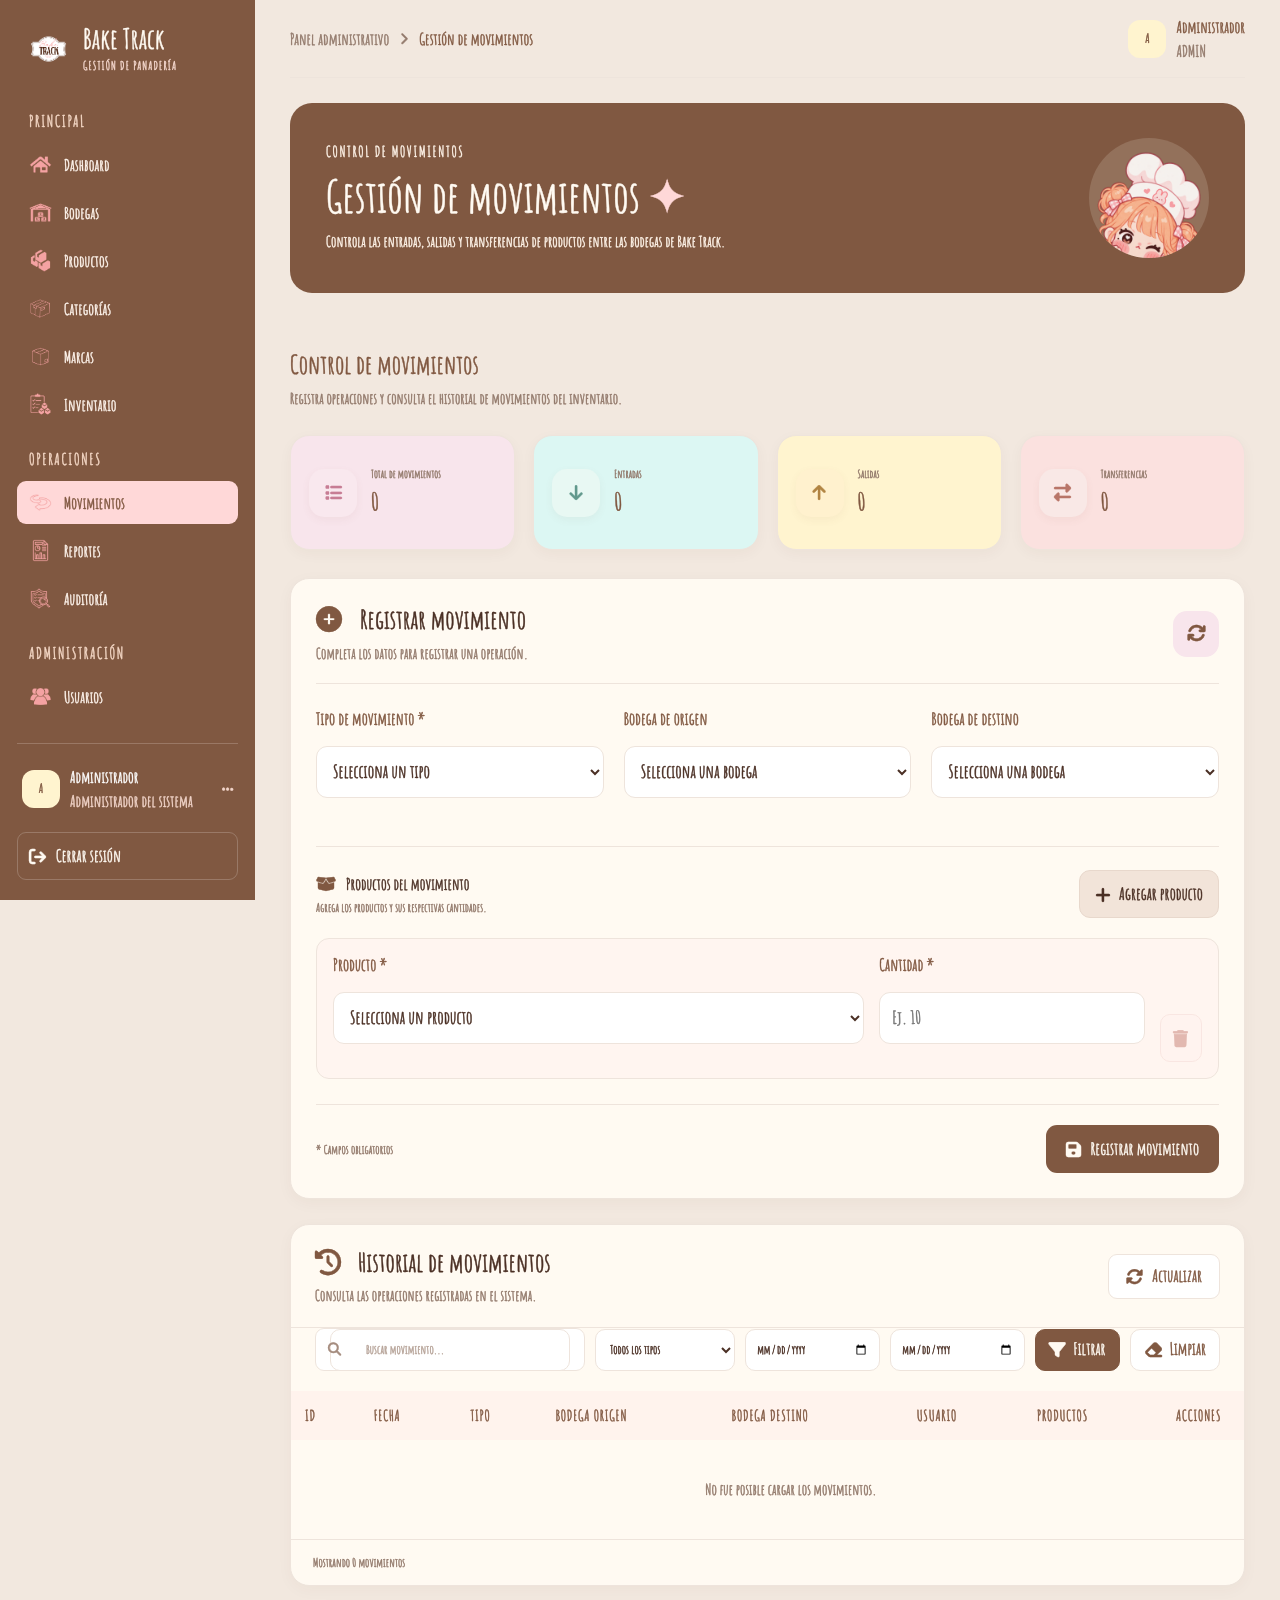
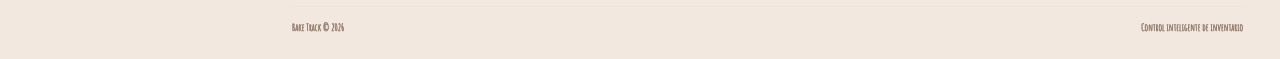
==== commit 73119cdb: "Fix: fixing movement sidebar and scrollbar" ====
--- a/BAKETRACKFRONTEND/LogiTrack_Pink_Frontend/movimiento.html
+++ b/BAKETRACKFRONTEND/LogiTrack_Pink_Frontend/movimiento.html
@@ -36,11 +36,11 @@
     <aside class="sidebar">
 
         <div class="sidebar-brand">
-            <img
-                src="assets/bake-track-logo.png"
-                alt="Bake Track"
-                class="sidebar-logo"
-            >
+            <img src="assets/bake-track-logo.png" alt="Bake Track" class="brand-logo">
+            <div>
+                <h2>Bake Track</h2>
+                <span>GESTIÓN DE PANADERÍA</span>
+            </div>
         </div>
 
         <div class="sidebar-section">
--- a/BAKETRACKFRONTEND/LogiTrack_Pink_Frontend/css/movimiento.css
+++ b/BAKETRACKFRONTEND/LogiTrack_Pink_Frontend/css/movimiento.css
@@ -27,7 +27,7 @@
     max-width: 100%;
     min-height: 100%;
     margin: 0;
-    overflow-x: hidden;
+    overflow-x: clip;
 }
 
 * {
@@ -38,7 +38,7 @@
     display: flex;
     width: 100%;
     min-height: 100vh;
-    overflow-x: hidden;
+    overflow-x: clip;
 }
 
 .main-content {
@@ -60,6 +60,9 @@
 ========================================= */
 
 .sidebar {
+    position: sticky;
+    top: 0;
+    align-self: flex-start;
     width: 255px;
     min-width: 255px;
     height: 100vh;
@@ -74,25 +77,21 @@
 
     overflow-y: auto;
     overflow-x: hidden;
+    scrollbar-width: none;
+}
+
+.sidebar::-webkit-scrollbar {
+    display: none;
 }
 
 .sidebar-brand {
     display: flex;
     align-items: center;
-    justify-content: center;
-
-    width: 100%;
-    padding: 0 8px 32px;
+    gap: 10px;
+    width: 100%;
+    padding: 0 8px 38px;
 
     flex-shrink: 0;
-}
-
-.sidebar-logo {
-    display: block;
-    width: 100%;
-    max-width: 175px;
-    max-height: 85px;
-    object-fit: contain;
 }
 
 .sidebar-section {
